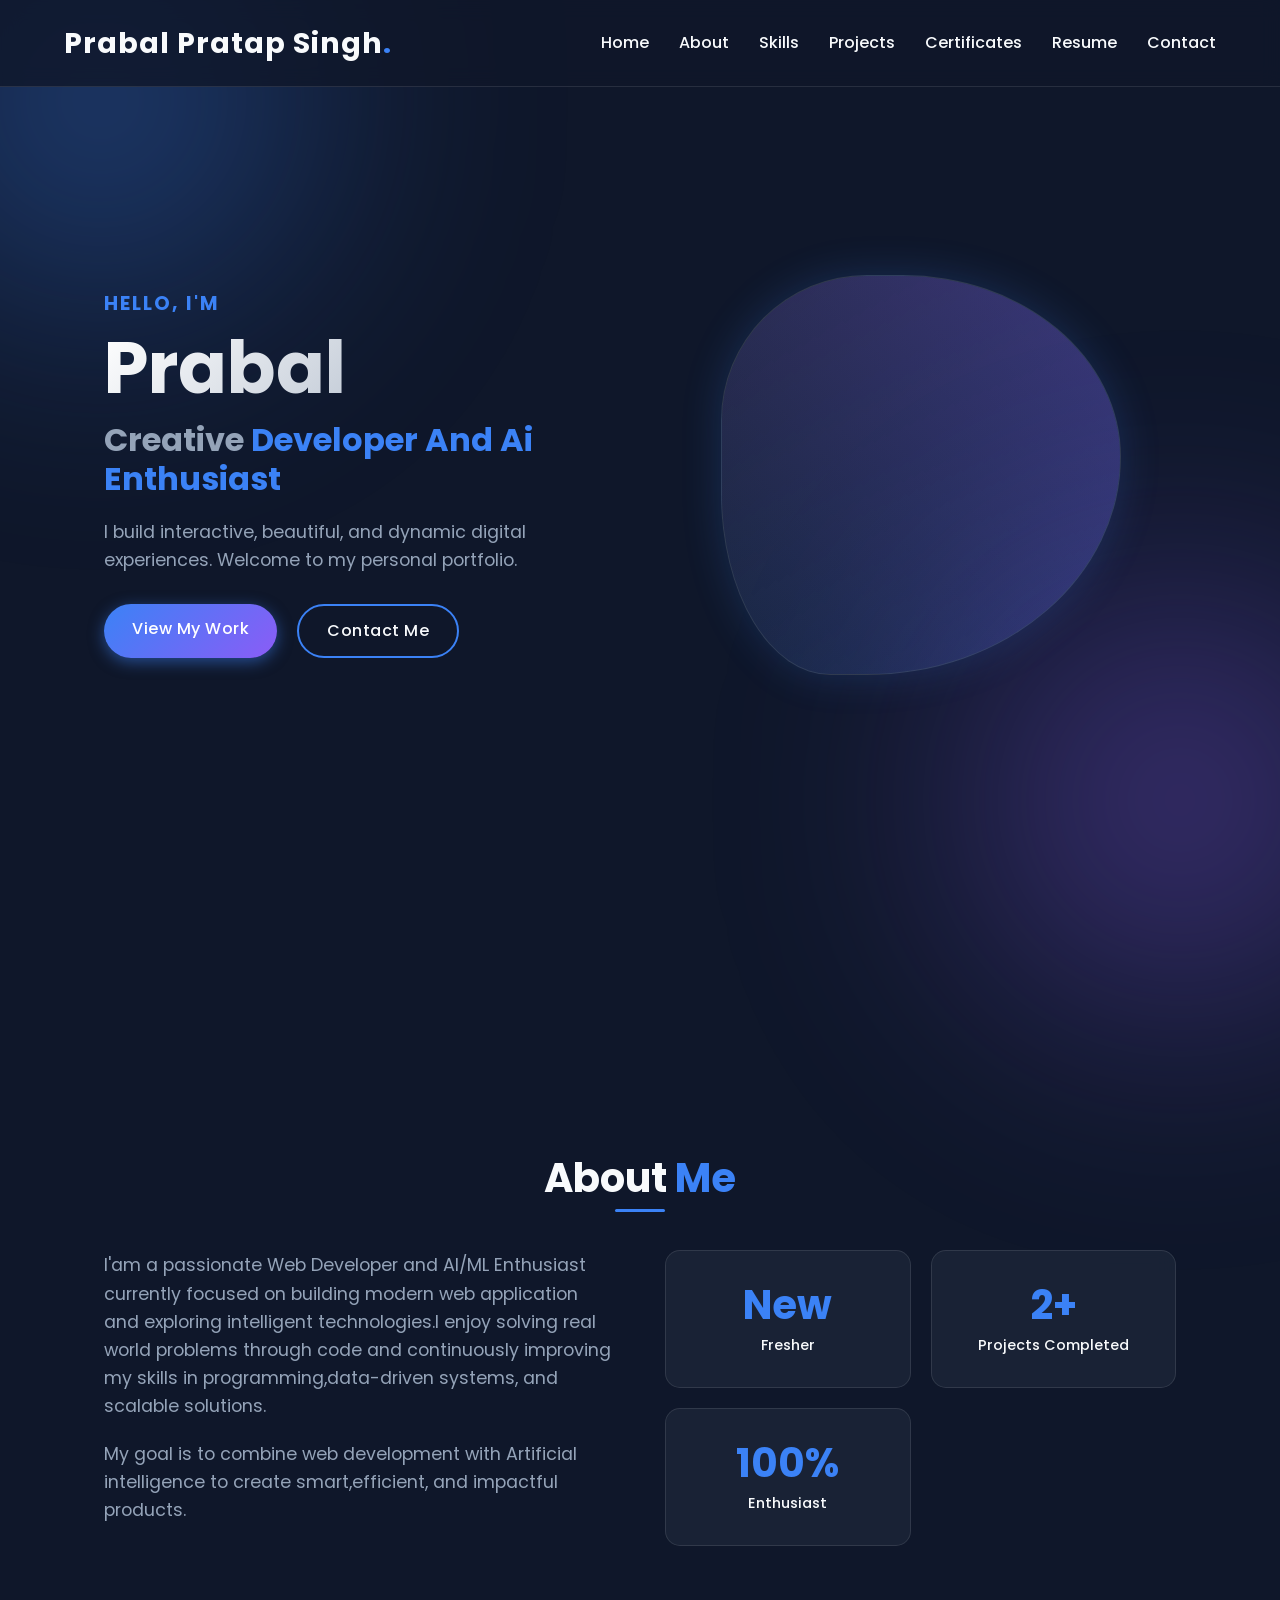
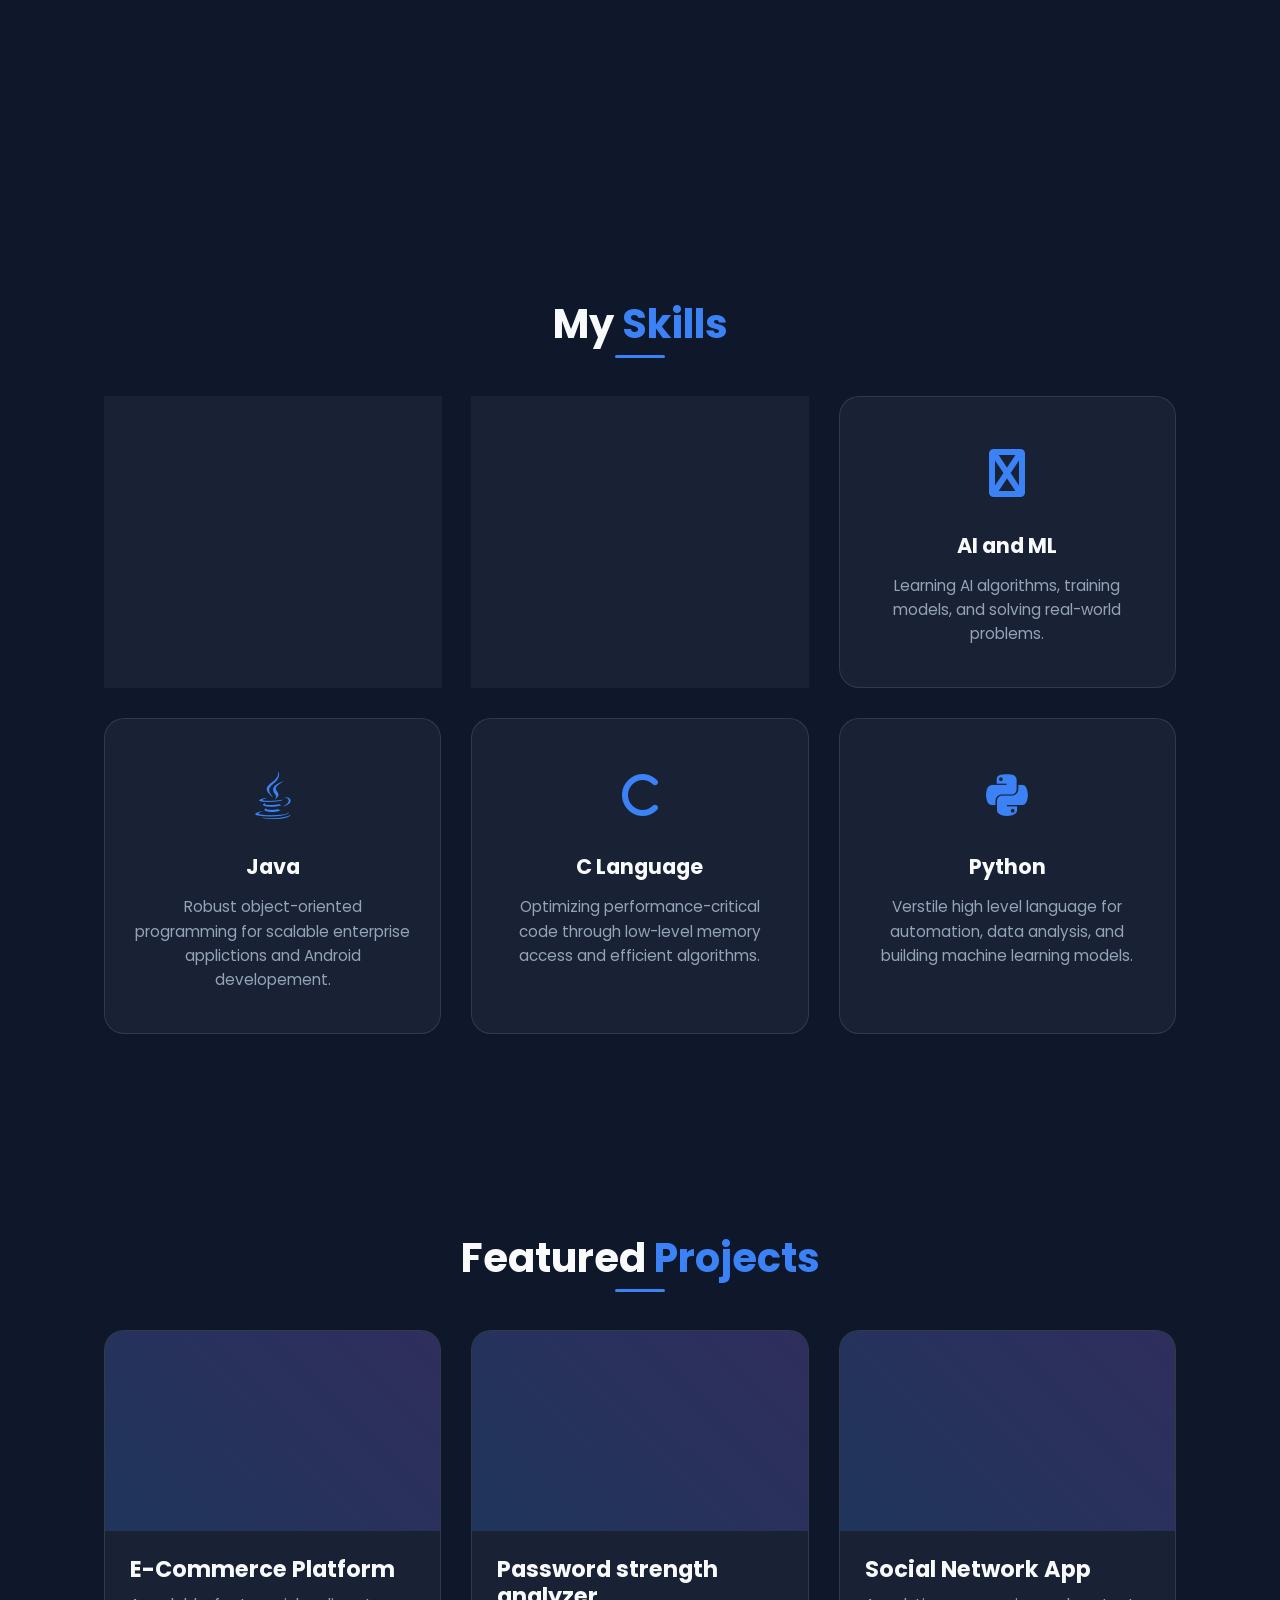
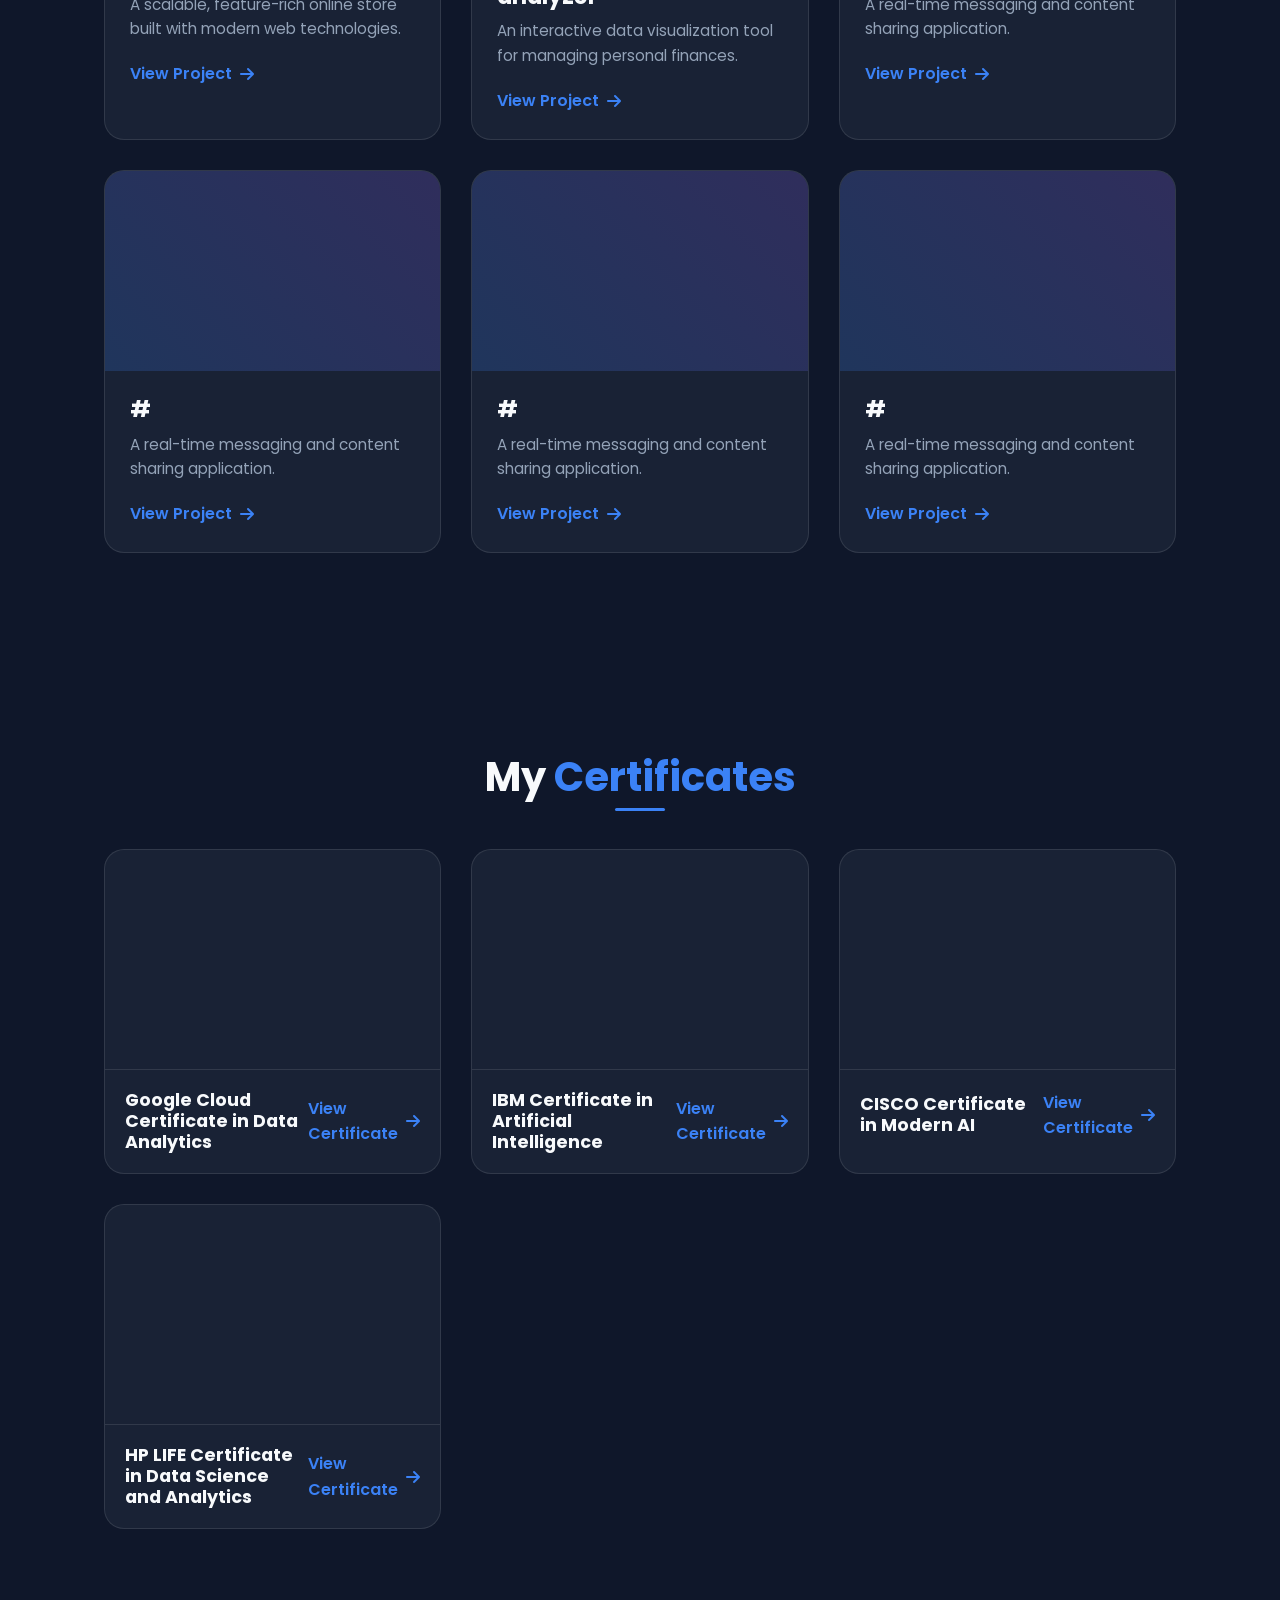
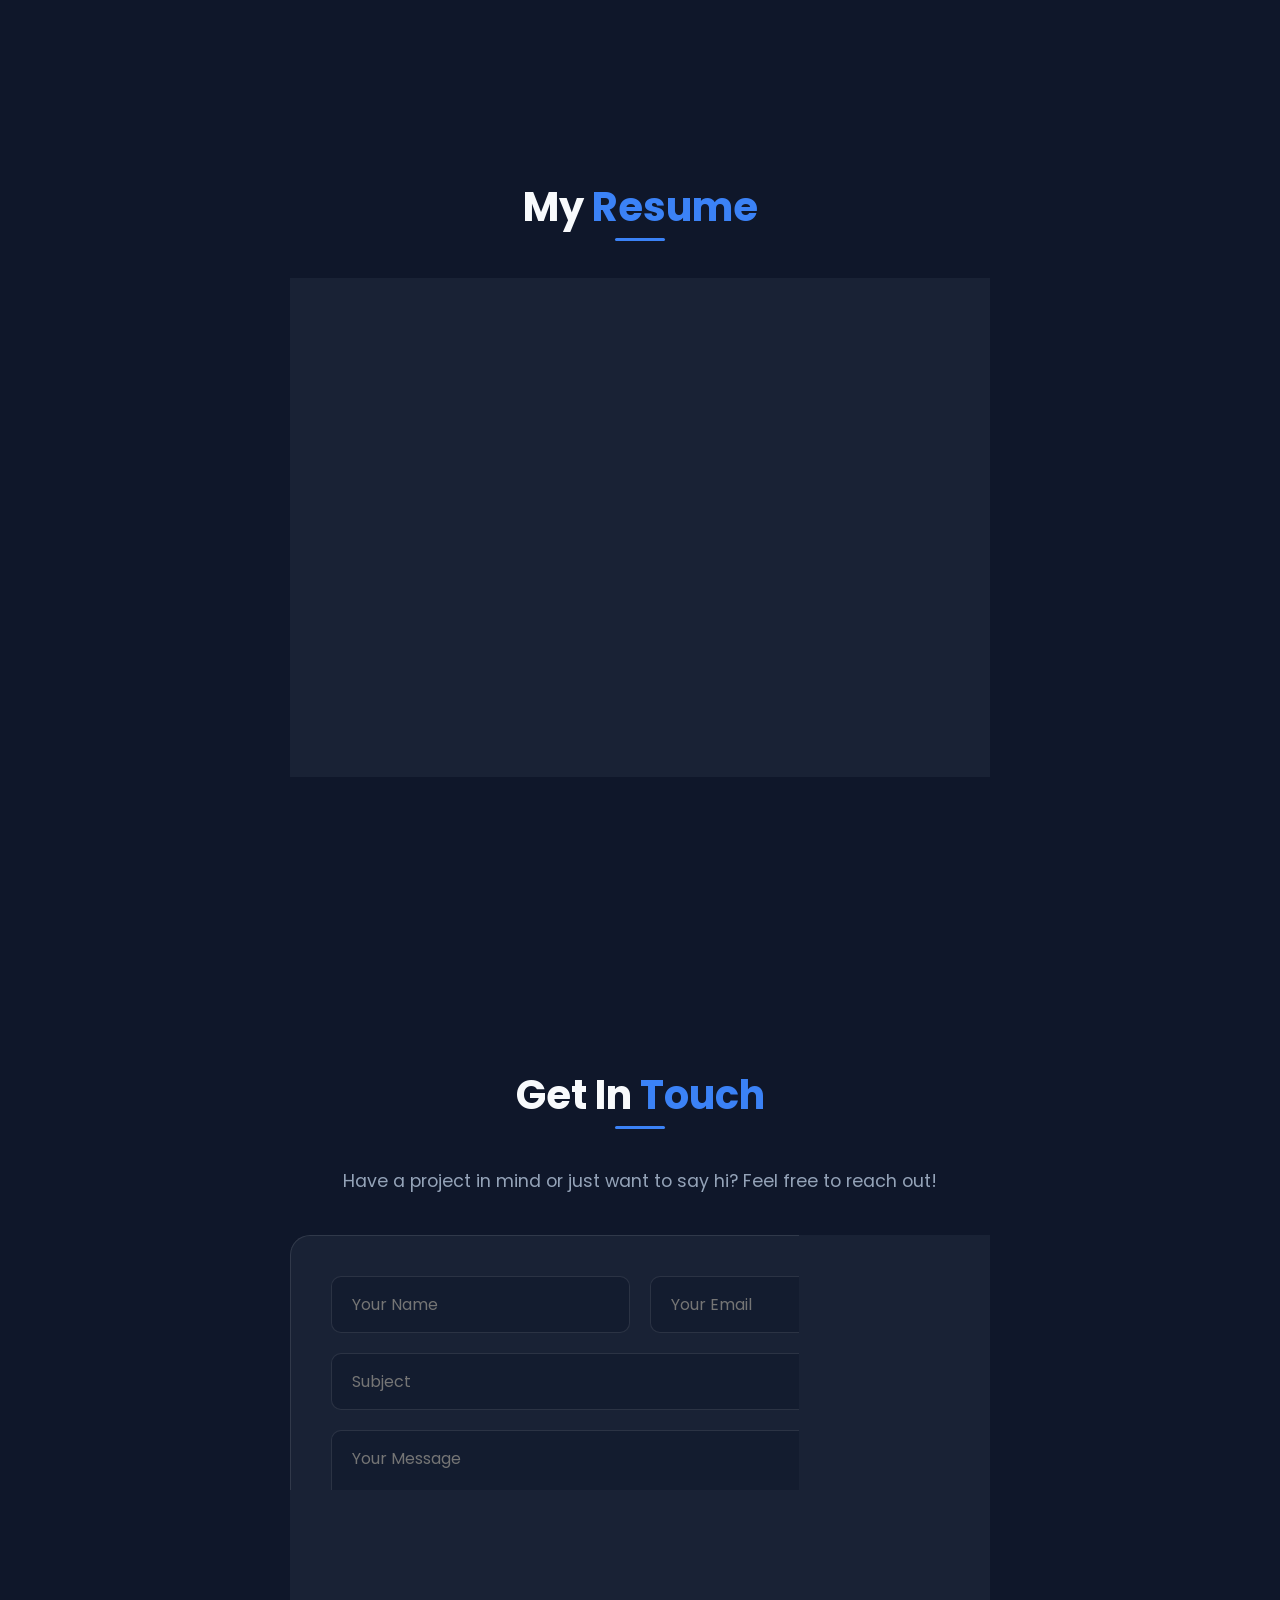
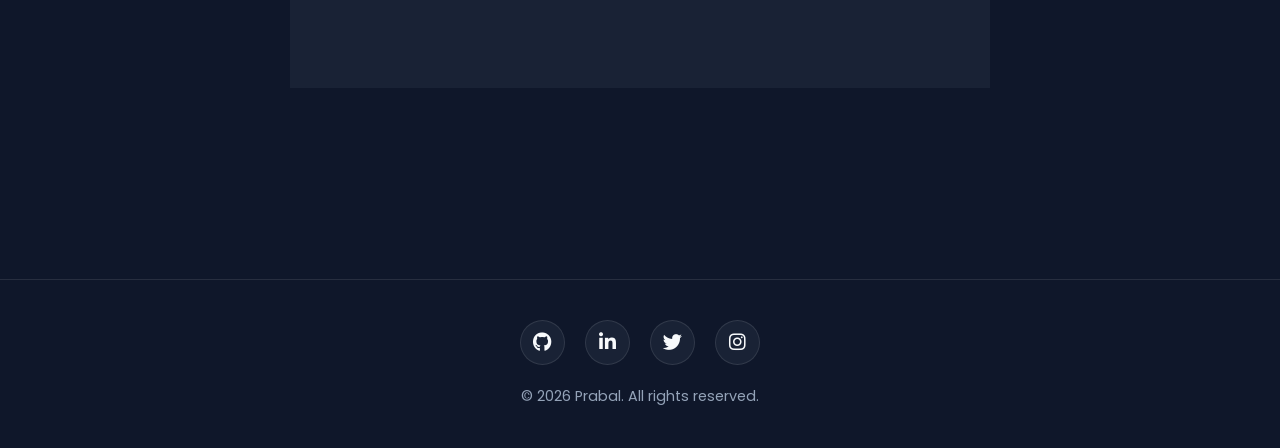
==== index.html @ bf5a36ee "Rename prabal1.html to index.html" ====
<!DOCTYPE html>
<html lang="en">
<head>
    <meta charset="UTF-8">
    <meta name="viewport" content="width=device-width, initial-scale=1.0">
    <title>Prabal | Portfolio</title>
    <link rel="stylesheet" href="prabal1.css">
    <link rel="stylesheet" href="https://cdnjs.cloudflare.com/ajax/libs/font-awesome/6.4.0/css/all.min.css">
    <link href="https://fonts.googleapis.com/css2?family=Poppins:wght@300;400;500;600;700&display=swap" rel="stylesheet">
</head>
<body>
    <header>
        <nav>
            <div class="logo">Prabal Pratap Singh<span>.</span></div>
            <ul class="nav-links">
                <li><a href="#home">Home</a></li>
                <li><a href="#about">About</a></li>
                <li><a href="#skills">Skills</a></li>
                <li><a href="#projects">Projects</a></li>
                <li><a href="#certificates">Certificates</a></li>
                <li><a href="#resume">Resume</a></li>
                <li><a href="#contact">Contact</a></li>
            </ul>
            <div class="hamburger">
                <i class="fas fa-bars"></i>
            </div>
        </nav>
    </header>

    <main>
        <!-- Hero Section -->
        <section id="home" class="hero">
            <div class="hero-content">
                <h3 class="subtitle">Hello, I'm</h3>
                <h1 class="title">Prabal </h1>
                <h2 class="role">Creative <span>Developer And Ai Enthusiast</span></h2>
                <p class="description">I build interactive, beautiful, and dynamic digital experiences. Welcome to my personal portfolio.</p>
                <div class="action-btns">
                    <a href="#projects" class="btn primary-btn">View My Work</a>
                    <a href="#contact" class="btn secondary-btn">Contact Me</a>
                </div>
            </div>
            <div class="hero-image">
                <div class="blob-shape">
                    <!-- Placeholder for image -->
                    <div class="overlay-grad"> <img src="https://m.media-amazon.com/images/I/718d4Eu7cFL._AC_UF894,1000_QL80_FMwebp_.jpg" alt=""></div>
                </div>
            </div>
        </section>

        <!-- About Section -->
        <section id="about" class="about">
            <h2 class="section-title">About <span>Me</span></h2>
            <div class="about-content">
                <div class="about-text">
    <p>I'am a passionate Web Developer and AI/ML Enthusiast currently focused on building modern web application and exploring intelligent technologies.I enjoy solving real world problems through code and continuously improving my skills in programming,data-driven systems, and scalable solutions. </p>
                    <p>My goal is to combine web development with Artificial intelligence to create smart,efficient, and impactful products.</p>
                </div>
                <div class="stats">
                    <div class="stat-box">
                        <h3>New</h3> 
                        <p>Fresher </p>
                    </div>
                    <div class="stat-box">
                        <h3>2+</h3>
                        <p>Projects Completed</p>
                    </div>
                    <div class="stat-box">
                        <h3>100%</h3>
                        <p> Enthusiast</p>
                    </div>
                </div>
            </div>
        </section>

        <!-- Skills Section -->
        <section id="skills" class="skills">
            <h2 class="section-title">My <span>Skills</span></h2>
            <div class="skills-container">
                <div class="skill-card">
                    <div class="skill-icon"><i class="fab fa-html5"></i></div>
                    <h3>HTML5 & CSS3</h3>
                    <p>Creating responsive, accessible, and semantic web layouts.</p>
                </div>
                <div class="skill-card">
                    <div class="skill-icon"><i class="fab fa-js"></i></div>
                    <h3>JavaScript</h3>
                    <p>Building dynamic, interactive, and complex UI components.</p>
                </div>
                <div class="skill-card">
                    <div class="skill-icon"><i class="fab fa-microchip"></i></div>
                    <h3>AI and ML</h3>
                    <p>Learning AI algorithms, training models, and solving real-world problems.</p>
                </div>
                <div class="skill-card">
                    <div class="skill-icon"><i class="fab fa-java"></i></div>
                    <h3>Java </h3>
                    <p>Robust object-oriented programming for scalable enterprise applictions and Android developement. </p>
                </div>
                <div class="skill-card">
                    <div class="skill-icon"><i class="fas fa-c"></i></div>
                    <h3>C Language</h3>
                    <p>Optimizing performance-critical code through low-level memory access and efficient algorithms.</p>
                </div>
                <div class="skill-card">
                    <div class="skill-icon"><i class="fab fa-python"></i></div>
                    <h3>Python</h3>
                <p> Verstile high level language for automation, data analysis, and building machine learning models.</p>
                </div> 
            </div>
        </section>

        <!-- Projects Section -->
        <section id="projects" class="projects">
            <h2 class="section-title">Featured <span>Projects</span></h2>
            <div class="projects-grid">
                <div class="project-card">
                    <div class="project-img-placeholder prj-1"></div>
                    <div class="project-info">
                        <h3>E-Commerce Platform</h3>
                        <p>A scalable, feature-rich online store built with modern web technologies.</p>
                        <a href="#" class="project-link">View Project <i class="fas fa-arrow-right"></i></a>
                    </div>
                </div>
                <div class="project-card">
                    <div class="project-img-placeholder prj-2"></div>
                    <div class="project-info">
                        <h3>Password strength analyzer</h3>
                        <p>An interactive data visualization tool for managing personal finances.</p>
                        <a href="#" class="project-link">View Project <i class="fas fa-arrow-right"></i></a>
                    </div>
                </div>
                <div class="project-card">
                    <div class="project-img-placeholder prj-3"></div>
                    <div class="project-info">
                        <h3>Social Network App</h3>
                        <p>A real-time messaging and content sharing application.</p>
                        <a href="#" class="project-link">View Project <i class="fas fa-arrow-right"></i></a>
                    </div>
                </div>
                <div class="project-card">
                    <div class="project-img-placeholder prj-3"></div>
                    <div class="project-info">
                        <h3>#</h3>
                        <p>A real-time messaging and content sharing application.</p>
                        <a href="#" class="project-link">View Project <i class="fas fa-arrow-right"></i></a>
                    </div>
                </div>
                <div class="project-card">
                    <div class="project-img-placeholder prj-3"></div>
                    <div class="project-info">
                        <h3>#</h3>
                        <p>A real-time messaging and content sharing application.</p>
                        <a href="#" class="project-link">View Project <i class="fas fa-arrow-right"></i></a>
                    </div>
                </div>
                <div class="project-card">
                    <div class="project-img-placeholder prj-3"></div>
                    <div class="project-info">
                        <h3>#</h3>
                        <p>A real-time messaging and content sharing application.</p>
                        <a href="#" class="project-link">View Project <i class="fas fa-arrow-right"></i></a>
                    </div>
                </div>
            </div>
        </section>

        <!-- Certificates Section -->
        <section id="certificates" class="certificates">
            <h2 class="section-title">My <span>Certificates</span></h2>
            <div class="certificates-grid">
                <!-- Add your certificate images in these div backgrounds -->
                <div class="certificate-card">
                    <!-- Replace the background-image below with your certificate's image path/URL -->
                    <div class="certificate-img" style="background-image: url('https://via.placeholder.com/800x600?text=Certificate+1');"></div>
                    <div class="certificate-info">
                        <h3>Google Cloud Certificate in Data Analytics</h3>
                        <a href="#" class="project-link">View Certificate <i class="fas fa-arrow-right"></i></a>
                    </div>
                </div>
                
                <div class="certificate-card">
                    <!-- Replace the background-image below with your certificate's image path/URL -->
                    <div class="certificate-img" style="background-image: url('https://via.placeholder.com/800x600?text=Certificate+2');"></div>
                    <div class="certificate-info">
                        <h3>IBM Certificate in Artificial Intelligence</h3>
                        <a href="#" class="project-link">View Certificate <i class="fas fa-arrow-right"></i></a>
                    </div>
                </div>
                
                <div class="certificate-card">
                    <!-- Replace the background-image below with your certificate's image path/URL -->
                    <div class="certificate-img" style="background-image: url('https://via.placeholder.com/800x600?text=Certificate+3');"></div>
                    <div class="certificate-info">
                        <h3>CISCO Certificate in Modern AI</h3>
                        <a href="#" class="project-link">View Certificate <i class="fas fa-arrow-right"></i></a>
                    </div>
                </div>
                <div class="certificate-card">
                    <!-- Replace the background-image below with your certificate's image path/URL -->
                    <div class="certificate-img" style="background-image: url('https://via.placeholder.com/800x600?text=Certificate+3');"></div>
                    <div class="certificate-info">
                        <h3>HP LIFE Certificate in Data Science and Analytics</h3>
                        <a href="#" class="project-link">View Certificate <i class="fas fa-arrow-right"></i></a>
                    </div>
                </div>
            </div>
        </section>

        <!-- Resume Section -->
        <section id="resume" class="resume">
            <h2 class="section-title">My <span>Resume</span></h2>
            <div class="resume-container">
                <div class="resume-content">
                    <div class="resume-icon">
                        <i class="fas fa-file-alt"></i>
                    </div>
                    <h3>Prabal Pratap Singh</h3>
                    <p class="role-text">Web Developer | AI & ML Enthusiast</p>
                    <p class="resume-desc">Want to know more about my experience, education, and skills? You can view or download my complete resume below.</p>
                    
                    <div class="resume-actions">
                        <!-- Replace href with actual resume PDF link -->
                        <a href="#" class="btn primary-btn" target="_blank">
                            <i class="fas fa-eye"></i> View Resume
                        </a>
                        <!-- Replace href with actual resume PDF link -->
                        <a href="#" class="btn secondary-btn" download>
                            <i class="fas fa-download"></i> Download PDF
                        </a>
                    </div>
                </div>
            </div>
        </section>

        <!-- Contact Section -->
        <section id="contact" class="contact">
            <h2 class="section-title">Get In <span>Touch</span></h2>
            <p class="contact-subtitle">Have a project in mind or just want to say hi? Feel free to reach out!</p>
            <div class="contact-container">
                <form class="contact-form">
                    <div class="input-group">
                        <input type="text" placeholder="Your Name" required>
                        <input type="email" placeholder="Your Email" required>
                    </div>
                    <input type="text" placeholder="Subject" required>
                    <textarea placeholder="Your Message" rows="5" required></textarea>
                    <button type="submit" class="btn primary-btn submit-btn">Send Message <i class="fas fa-paper-plane"></i></button>
                </form>
            </div>
        </section>
    </main>

    <footer>
        <div class="social-links">
            <a href="https://github.com/prabalpratapsinghsisodiya01-art"><i class="fab fa-github"></i></a>
            <a href="https://www.linkedin.com/in/prabal-pratap-singh-sisodiya-88b62b374?utm_source=share&utm_campaign=share_via&utm_content=profile&utm_medium=android_app"><i class="fab fa-linkedin-in"></i></a>
            <a href="https://x.com/Princebana01"><i class="fab fa-twitter"></i></a>
            <a href="https://www.instagram.com/kunwarpraabal?utm_source=qr&igsh=MWpobHg4N3NleHpmbw=="><i class="fab fa-instagram"></i></a>
        </div>
        <p>&copy; 2026 Prabal. All rights reserved.</p>
    </footer>

    <script src="prabal1.js"></script>
</body>
</html>
---- prabal1.css ----
/* Color Palette & Variables */
:root {
    --bg-color: #0f172a;
    --card-bg: rgba(30, 41, 59, 0.7);
    --text-main: #f8fafc;
    --text-muted: #94a3b8;
    --primary: #3b82f6;
    --primary-glow: rgba(59, 130, 246, 0.5);
    --secondary: #8b5cf6;
    --accent: #10b981;
    --font-main: 'Poppins', sans-serif;
    --glass-border: rgba(255, 255, 255, 0.1);
}

/* Reset & Base Styles */
* {
    margin: 0;
    padding: 0;
    box-sizing: border-box;
}

html {
    scroll-behavior: smooth;
}

body {
    font-family: var(--font-main);
    background-color: var(--bg-color);
    color: var(--text-main);
    line-height: 1.6;
    overflow-x: hidden;
    position: relative;
}

/* Background gradient blobs */
body::before, body::after {
    content: '';
    position: fixed;
    width: 600px;
    height: 600px;
    border-radius: 50%;
    filter: blur(120px);
    z-index: -1;
    opacity: 0.5;
    animation: float 20s infinite alternate;
}

body::before {
    background: radial-gradient(circle, var(--primary) 0%, transparent 70%);
    top: -200px;
    left: -200px;
}

body::after {
    background: radial-gradient(circle, var(--secondary) 0%, transparent 70%);
    bottom: -200px;
    right: -200px;
    animation-direction: alternate-reverse;
}

@keyframes float {
    0% { transform: translate(0, 0); }
    100% { transform: translate(100px, 100px); }
}

/* Typography */
h1, h2, h3, h4 {
    font-weight: 700;
    line-height: 1.2;
}

span {
    color: var(--primary);
}

ul {
    list-style: none;
}

a {
    text-decoration: none;
    color: inherit;
    transition: all 0.3s ease;
}

/* Buttons */
.btn {
    display: inline-block;
    padding: 12px 28px;
    border-radius: 30px;
    font-weight: 500;
    letter-spacing: 0.5px;
    cursor: pointer;
    transition: all 0.3s ease;
    border: none;
    outline: none;
}

.primary-btn {
    background: linear-gradient(135deg, var(--primary), var(--secondary));
    color: white;
    box-shadow: 0 4px 15px var(--primary-glow);
}

.primary-btn:hover {
    transform: translateY(-3px);
    box-shadow: 0 8px 25px var(--primary-glow);
}

.secondary-btn {
    background: transparent;
    color: var(--text-main);
    border: 2px solid var(--primary);
}

.secondary-btn:hover {
    background: var(--primary);
    color: white;
}

/* Header & Navigation */
header {
    position: fixed;
    top: 0;
    left: 0;
    width: 100%;
    padding: 20px 5%;
    background: rgba(15, 23, 42, 0.8);
    backdrop-filter: blur(10px);
    border-bottom: 1px solid var(--glass-border);
    z-index: 1000;
}

nav {
    display: flex;
    justify-content: space-between;
    align-items: center;
    max-width: 1200px;
    margin: 0 auto;
}

.logo {
    font-size: 1.8rem;
    font-weight: 700;
    letter-spacing: 1px;
}

.nav-links {
    display: flex;
    gap: 30px;
}

.nav-links a {
    font-size: 1rem;
    font-weight: 500;
    position: relative;
}

.nav-links a::after {
    content: '';
    position: absolute;
    bottom: -5px;
    left: 0;
    width: 0%;
    height: 2px;
    background: var(--primary);
    transition: width 0.3s ease;
}

.nav-links a:hover::after {
    width: 100%;
}

.nav-links a:hover {
    color: var(--primary);
}

.hamburger {
    display: none;
    font-size: 1.5rem;
    cursor: pointer;
}

/* Sections Base */
section {
    min-height: 100vh;
    padding: 100px 5%;
    display: flex;
    flex-direction: column;
    justify-content: center;
    max-width: 1200px;
    margin: 0 auto;
}

.section-title {
    font-size: 2.5rem;
    text-align: center;
    margin-bottom: 3rem;
    position: relative;
    display: inline-block;
    align-self: center;
}

.section-title::after {
    content: '';
    position: absolute;
    bottom: -10px;
    left: 50%;
    transform: translateX(-50%);
    width: 50px;
    height: 3px;
    background: var(--primary);
    border-radius: 5px;
}

/* Hero Section */
.hero {
    flex-direction: row;
    align-items: center;
    justify-content: space-between;
    padding-top: 150px;
}

.hero-content {
    flex: 1;
    padding-right: 50px;
}

.subtitle {
    font-size: 1.2rem;
    color: var(--primary);
    margin-bottom: 10px;
    letter-spacing: 2px;
    text-transform: uppercase;
}

.title {
    font-size: 4.5rem;
    margin-bottom: 10px;
    background: linear-gradient(135deg, #fff, #94a3b8);
    -webkit-background-clip: text;
    -webkit-text-fill-color: transparent;
}

.role {
    font-size: 2rem;
    margin-bottom: 20px;
    color: var(--text-muted);
}

.description {
    font-size: 1.1rem;
    color: var(--text-muted);
    margin-bottom: 30px;
    max-width: 500px;
}

.action-btns {
    display: flex;
    gap: 20px;
}

.hero-image {
    flex: 1;
    display: flex;
    justify-content: center;
    align-items: center;
}

.blob-shape {
    width: 400px;
    height: 400px;
    background: linear-gradient(135deg, var(--card-bg), rgba(59, 130, 246, 0.2));
    border-radius: 40% 60% 70% 30% / 40% 50% 60% 50%;
    animation: morph 8s ease-in-out infinite alternate;
    box-shadow: 0 0 40px rgba(59, 130, 246, 0.2);
    position: relative;
    overflow: hidden;
    border: 1px solid var(--glass-border);
}

.overlay-grad {
    position: absolute;
    inset: 0;
    background: linear-gradient(45deg, transparent, rgba(139, 92, 246, 0.3));
}

@keyframes morph {
    0% { border-radius: 40% 60% 70% 30% / 40% 50% 60% 50%; }
    100% { border-radius: 60% 40% 30% 70% / 60% 50% 40% 60%; }
}

/* About Section */
.about-content {
    display: grid;
    grid-template-columns: 1fr 1fr;
    gap: 50px;
    align-items: center;
}

.about-text p {
    color: var(--text-muted);
    margin-bottom: 20px;
    font-size: 1.1rem;
}

.stats {
    display: grid;
    grid-template-columns: repeat(2, 1fr);
    gap: 20px;
}

.stat-box {
    background: var(--card-bg);
    border: 1px solid var(--glass-border);
    backdrop-filter: blur(10px);
    padding: 30px 20px;
    border-radius: 15px;
    text-align: center;
    transition: transform 0.3s ease;
}

.stat-box:hover {
    transform: translateY(-10px);
    border-color: var(--primary);
}

.stat-box h3 {
    font-size: 2.5rem;
    color: var(--primary);
    margin-bottom: 5px;
}

.stat-box p {
    color: var(--text-main);
    font-size: 0.9rem;
    font-weight: 500;
}

/* Skills Section */
.skills-container {
    display: grid;
    grid-template-columns: repeat(auto-fit, minmax(250px, 1fr));
    gap: 30px;
}

.skill-card {
    background: var(--card-bg);
    border: 1px solid var(--glass-border);
    backdrop-filter: blur(10px);
    padding: 40px 30px;
    border-radius: 20px;
    text-align: center;
    transition: all 0.3s ease;
}

.skill-card:hover {
    transform: translateY(-10px);
    box-shadow: 0 10px 30px rgba(0, 0, 0, 0.3);
    border-color: var(--secondary);
}

.skill-icon {
    font-size: 3rem;
    color: var(--primary);
    margin-bottom: 20px;
}

.skill-card h3 {
    font-size: 1.3rem;
    margin-bottom: 15px;
}

.skill-card p {
    color: var(--text-muted);
    font-size: 0.95rem;
}

/* Projects Section */
.projects-grid {
    display: grid;
    grid-template-columns: repeat(auto-fit, minmax(320px, 1fr));
    gap: 30px;
}

.project-card {
    background: var(--card-bg);
    border: 1px solid var(--glass-border);
    border-radius: 20px;
    overflow: hidden;
    transition: transform 0.3s ease;
}

.project-card:hover {
    transform: translateY(-10px);
}

.project-img-placeholder {
    height: 200px;
    width: 100%;
    background: #1e293b;
    position: relative;
    overflow: hidden;
}

.project-img-placeholder::after {
    content: '';
    position: absolute;
    inset: 0;
    background: linear-gradient(45deg, rgba(59, 130, 246, 0.2), rgba(139, 92, 246, 0.2));
}

.prj-1 { background: url('https://source.unsplash.com/random/800x600/?website') center/cover; }
.prj-2 { background: url('https://source.unsplash.com/random/800x600/?dashboard') center/cover; }
.prj-3 { background: url('https://source.unsplash.com/random/800x600/?app') center/cover; }

.project-info {
    padding: 25px;
}

.project-info h3 {
    font-size: 1.4rem;
    margin-bottom: 10px;
}

.project-info p {
    color: var(--text-muted);
    font-size: 0.95rem;
    margin-bottom: 20px;
}

.project-link {
    color: var(--primary);
    font-weight: 600;
    display: inline-flex;
    align-items: center;
    gap: 8px;
}

.project-link:hover {
    color: var(--text-main);
    gap: 12px;
}

/* Contact Section */
.contact-subtitle {
    text-align: center;
    color: var(--text-muted);
    margin-bottom: 40px;
    font-size: 1.1rem;
}

.contact-container {
    max-width: 700px;
    margin: 0 auto;
    width: 100%;
}

.contact-form {
    background: var(--card-bg);
    border: 1px solid var(--glass-border);
    backdrop-filter: blur(10px);
    padding: 40px;
    border-radius: 20px;
    display: flex;
    flex-direction: column;
    gap: 20px;
}

.input-group {
    display: flex;
    gap: 20px;
}

input, textarea {
    width: 100%;
    padding: 15px 20px;
    background: rgba(15, 23, 42, 0.5);
    border: 1px solid var(--glass-border);
    border-radius: 10px;
    color: var(--text-main);
    font-family: inherit;
    font-size: 1rem;
    transition: all 0.3s ease;
}

input:focus, textarea:focus {
    outline: none;
    border-color: var(--primary);
    box-shadow: 0 0 10px rgba(59, 130, 246, 0.2);
}

.submit-btn {
    align-self: flex-start;
    display: flex;
    align-items: center;
    gap: 10px;
}

/* Footer */
footer {
    text-align: center;
    padding: 40px 20px;
    border-top: 1px solid var(--glass-border);
    margin-top: 50px;
}

.social-links {
    display: flex;
    justify-content: center;
    gap: 20px;
    margin-bottom: 20px;
}

.social-links a {
    display: flex;
    justify-content: center;
    align-items: center;
    width: 45px;
    height: 45px;
    background: var(--card-bg);
    border: 1px solid var(--glass-border);
    border-radius: 50%;
    font-size: 1.2rem;
    transition: all 0.3s ease;
}

.social-links a:hover {
    background: var(--primary);
    color: white;
    transform: translateY(-5px);
}

footer p {
    color: var(--text-muted);
    font-size: 0.9rem;
}

/* Responsive Design */
@media (max-width: 992px) {
    .hero {
        flex-direction: column;
        text-align: center;
        padding-top: 120px;
    }
    
    .hero-content {
        padding-right: 0;
        margin-bottom: 50px;
        display: flex;
        flex-direction: column;
        align-items: center;
    }
    
    .title {
        font-size: 3.5rem;
    }
    
    .about-content {
        grid-template-columns: 1fr;
    }
}

@media (max-width: 768px) {
    .nav-links {
        position: fixed;
        top: 80px;
        left: -100%;
        width: 100%;
        height: calc(100vh - 80px);
        background: rgba(15, 23, 42, 0.95);
        backdrop-filter: blur(10px);
        flex-direction: column;
        align-items: center;
        justify-content: center;
        transition: left 0.3s ease;
    }
    
    .nav-links.active {
        left: 0;
    }
    
    .hamburger {
        display: block;
    }
    
    .input-group {
        flex-direction: column;
    }
    
    .title {
        font-size: 2.8rem;
    }
    
    .section-title {
        font-size: 2rem;
    }
}

@media (max-width: 480px) {
    .action-btns {
        flex-direction: column;
        width: 100%;
    }
    
    .btn {
        width: 100%;
        text-align: center;
    }
    
    .blob-shape {
        width: 300px;
        height: 300px;
    }
}

/* Certificates Section */
.certificates-container {
    display: flex;
    flex-direction: column;
    gap: 40px;
}

.upload-area {
    background: var(--card-bg);
    border: 2px dashed var(--primary);
    border-radius: 20px;
    padding: 50px 20px;
    text-align: center;
    transition: all 0.3s ease;
    cursor: pointer;
    backdrop-filter: blur(10px);
}

.upload-area:hover, .upload-area.drag-over {
    background: rgba(59, 130, 246, 0.1);
    border-color: var(--secondary);
    transform: translateY(-5px);
}

.upload-icon {
    font-size: 4rem;
    color: var(--primary);
    margin-bottom: 20px;
}

.upload-area h3 {
    font-size: 1.5rem;
    margin-bottom: 10px;
}

.upload-area p {
    color: var(--text-muted);
    margin-bottom: 20px;
}

.mt-3 {
    margin-top: 15px;
}

.certificates-grid {
    display: grid;
    grid-template-columns: repeat(auto-fit, minmax(300px, 1fr));
    gap: 30px;
}

.certificate-card {
    background: var(--card-bg);
    border: 1px solid var(--glass-border);
    border-radius: 20px;
    overflow: hidden;
    transition: transform 0.3s ease;
}

.certificate-card:hover {
    transform: translateY(-10px);
    border-color: var(--primary);
}

.certificate-img {
    height: 220px;
    background-size: cover;
    background-position: center;
    border-bottom: 1px solid var(--glass-border);
}

.certificate-info {
    padding: 20px;
    display: flex;
    justify-content: space-between;
    align-items: center;
}

.certificate-info h3 {
    font-size: 1.1rem;
    margin: 0;
}

.delete-btn {
    padding: 8px 15px;
    border-color: #ef4444;
    color: #ef4444;
}

    .delete-btn:hover {
        background: #ef4444;
        color: white;
    }

/* Resume Section */
.resume-container {
    display: flex;
    justify-content: center;
    align-items: center;
    width: 100%;
}

.resume-content {
    background: var(--card-bg);
    border: 1px solid var(--glass-border);
    backdrop-filter: blur(10px);
    border-radius: 20px;
    padding: 60px 40px;
    text-align: center;
    max-width: 700px;
    width: 100%;
    transition: transform 0.3s ease, border-color 0.3s ease;
}

.resume-content:hover {
    transform: translateY(-5px);
    border-color: var(--primary);
}

.resume-icon {
    font-size: 4rem;
    color: var(--primary);
    margin-bottom: 25px;
    background: rgba(59, 130, 246, 0.1);
    height: 100px;
    width: 100px;
    border-radius: 50%;
    display: flex;
    justify-content: center;
    align-items: center;
    margin: 0 auto 25px;
    border: 1px solid rgba(59, 130, 246, 0.3);
}

.resume-content h3 {
    font-size: 2rem;
    margin-bottom: 10px;
}

.role-text {
    color: var(--primary);
    font-size: 1.1rem;
    font-weight: 500;
    margin-bottom: 20px;
    letter-spacing: 1px;
}

.resume-desc {
    color: var(--text-muted);
    font-size: 1.05rem;
    margin-bottom: 40px;
    line-height: 1.8;
}

.resume-actions {
    display: flex;
    justify-content: center;
    gap: 20px;
    flex-wrap: wrap;
}

.resume-actions .btn {
    display: flex;
    align-items: center;
    gap: 10px;
}

@media (max-width: 576px) {
    .resume-actions {
        flex-direction: column;
    }
    
    .resume-actions .btn {
        width: 100%;
        justify-content: center;
    }
}
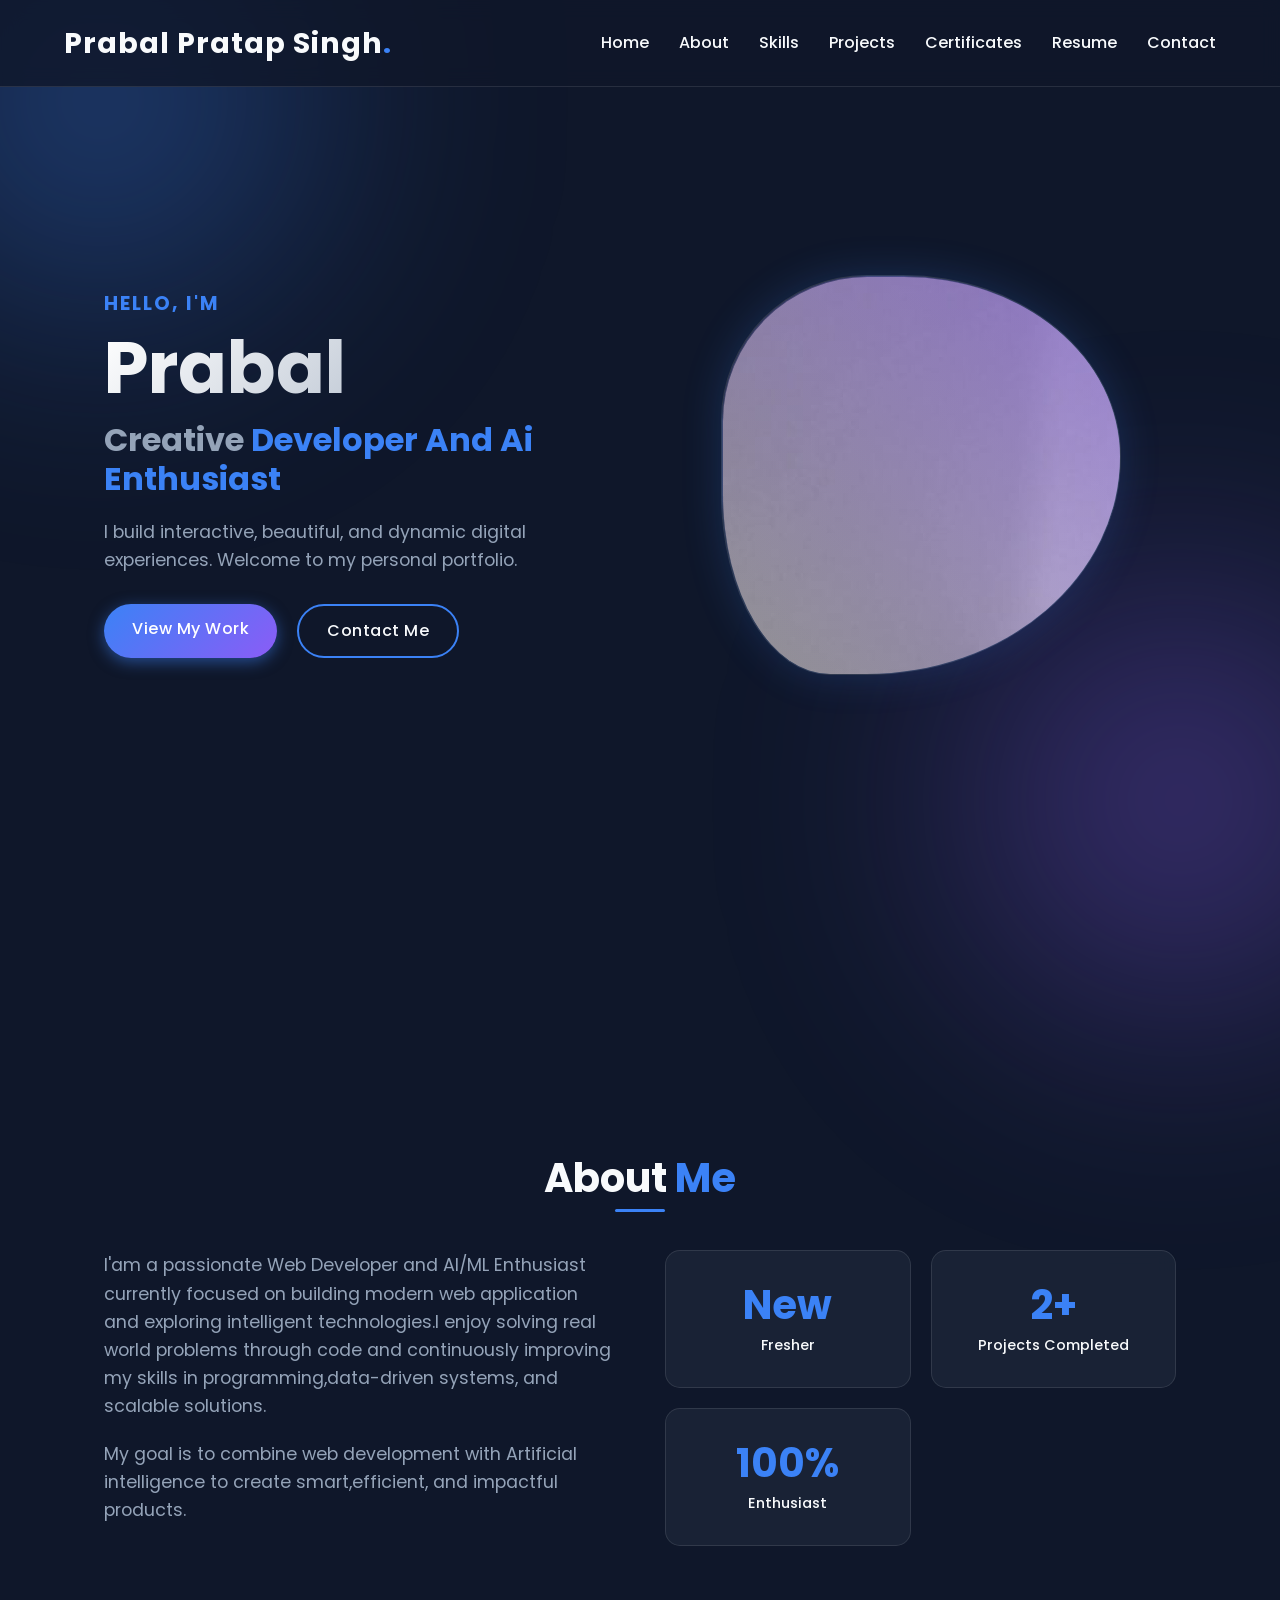
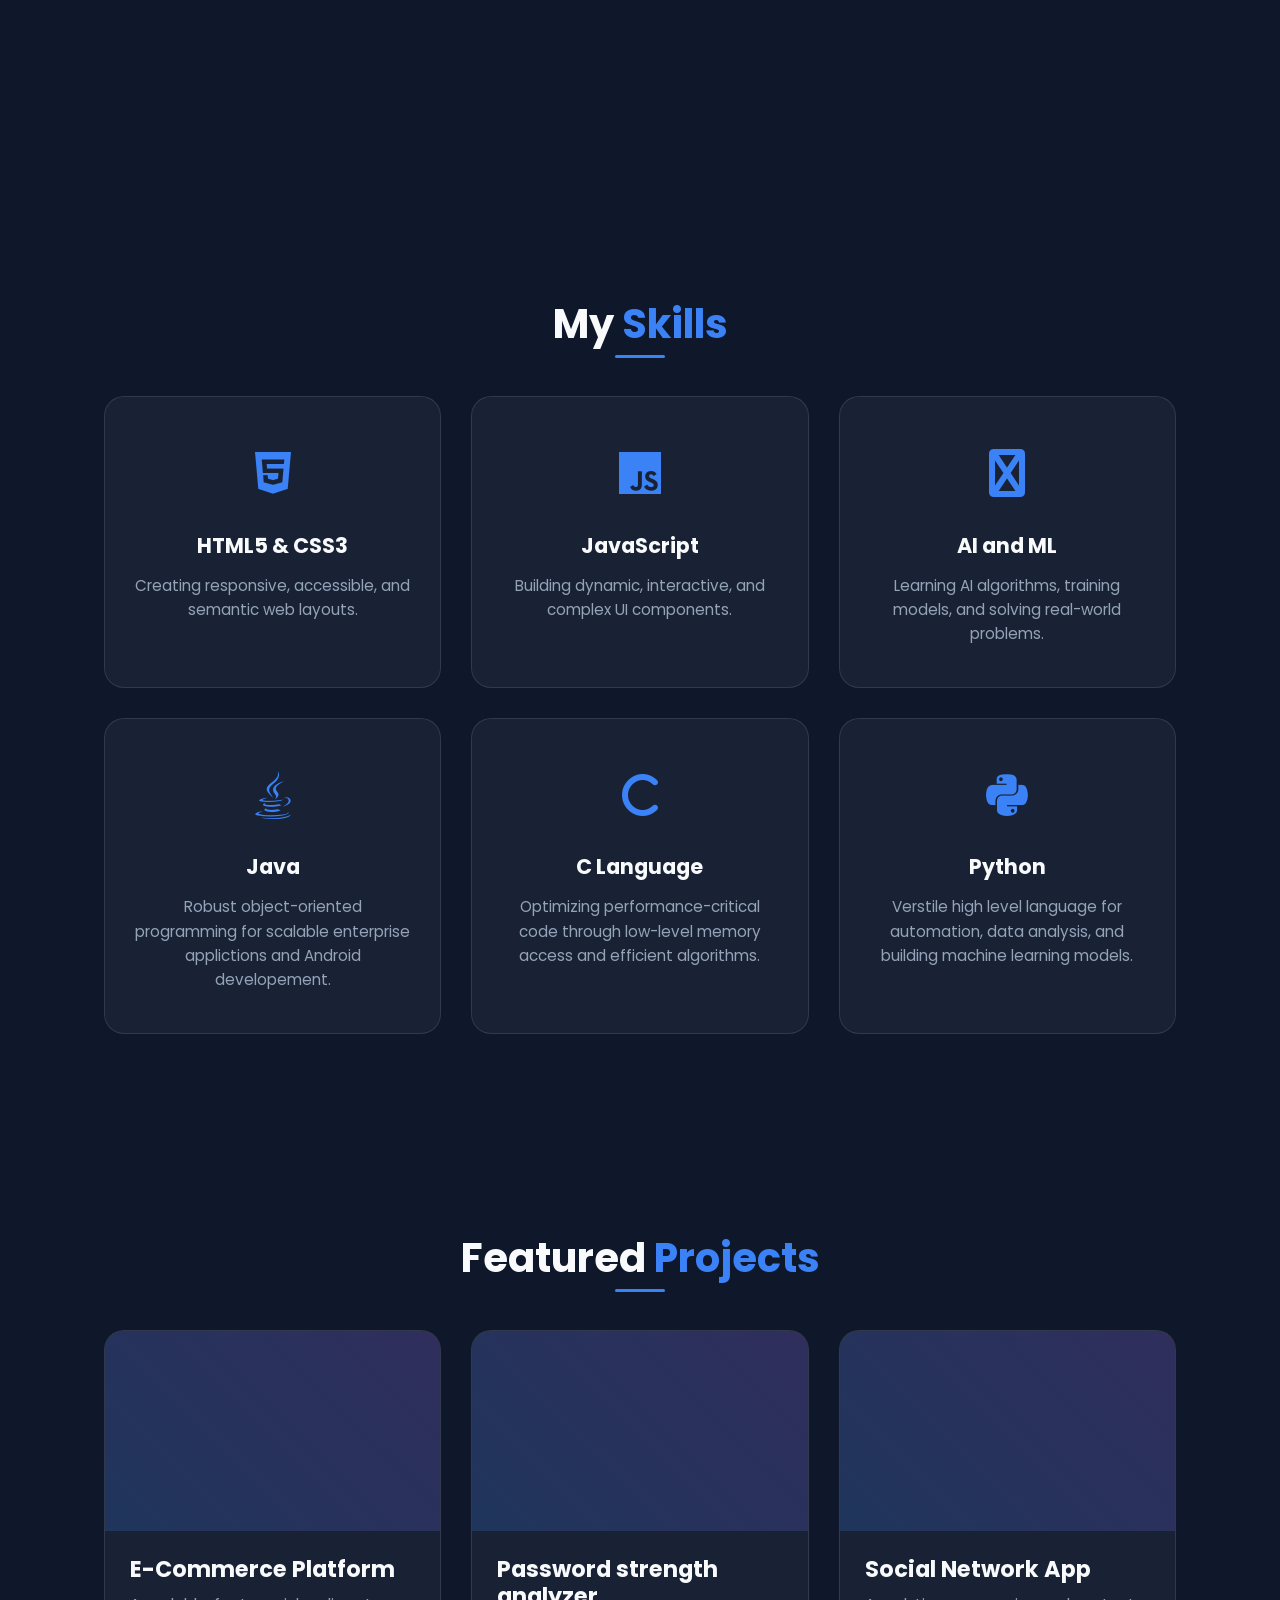
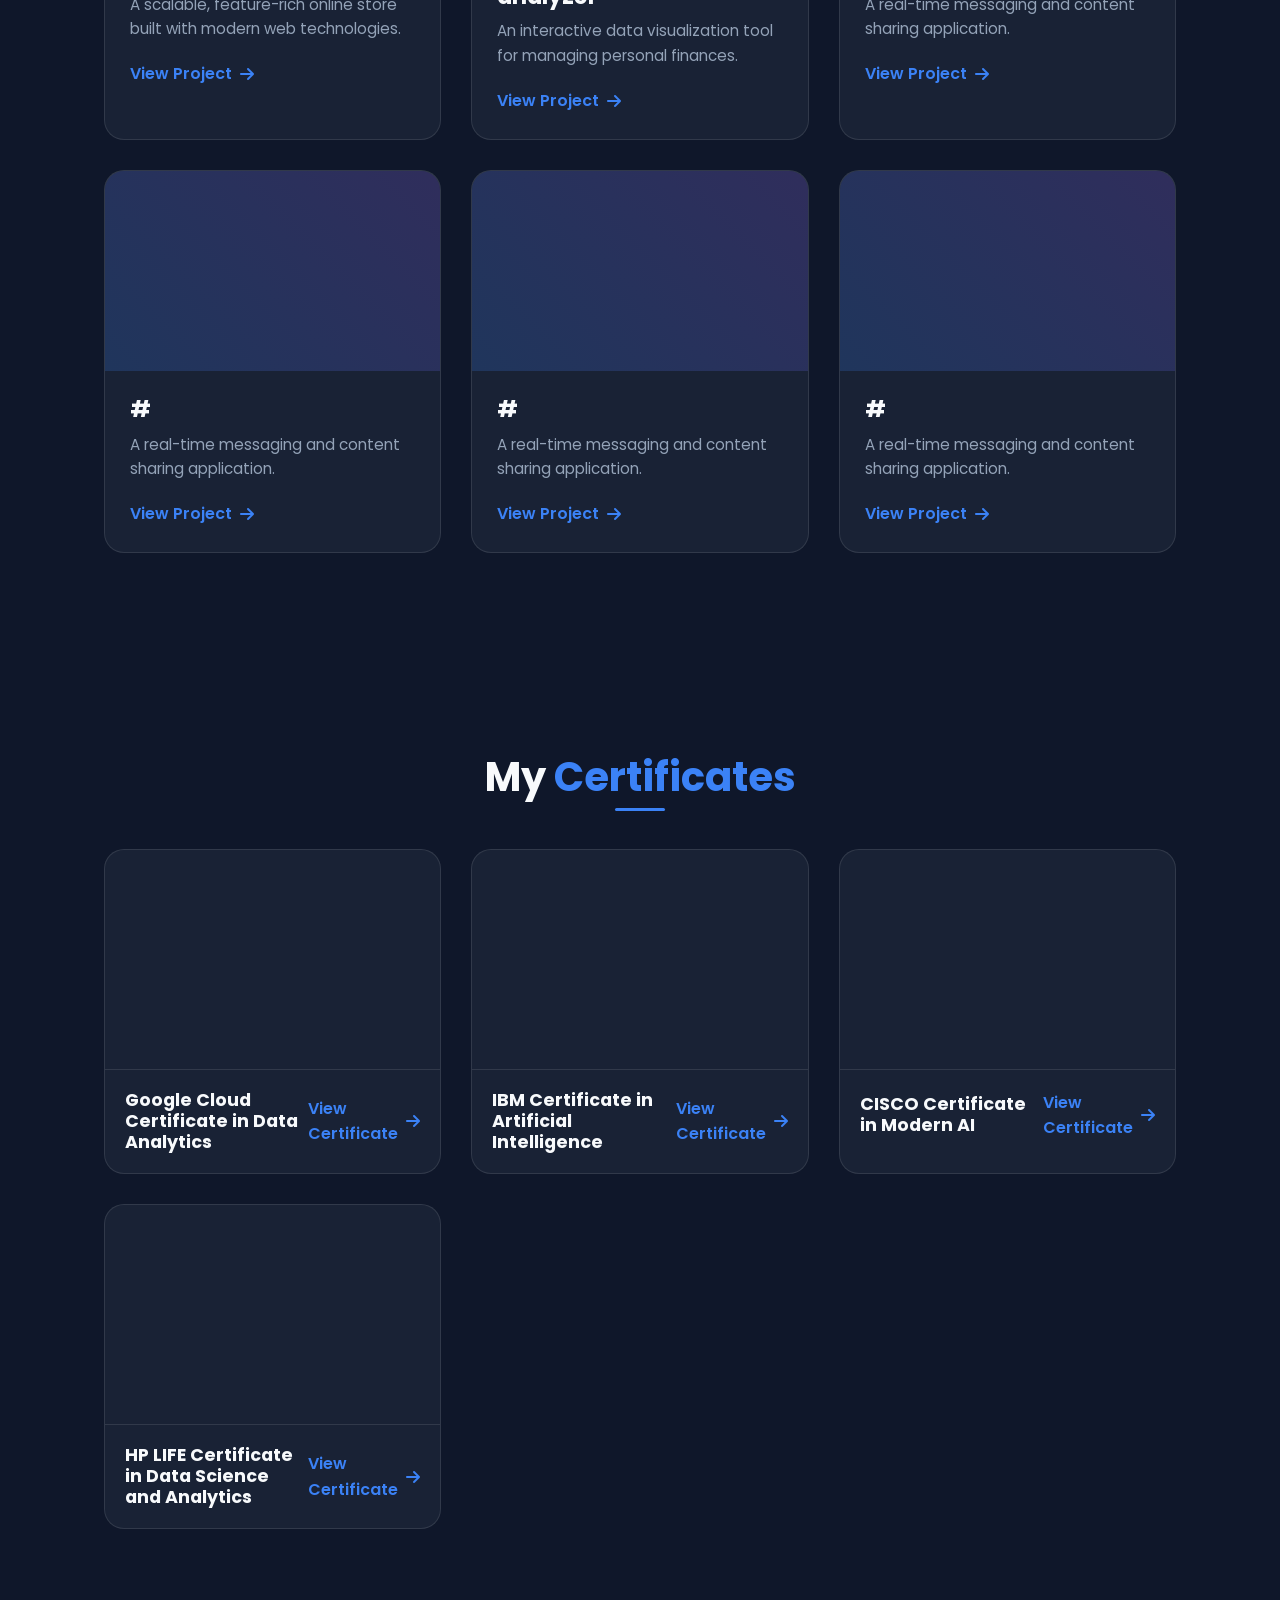
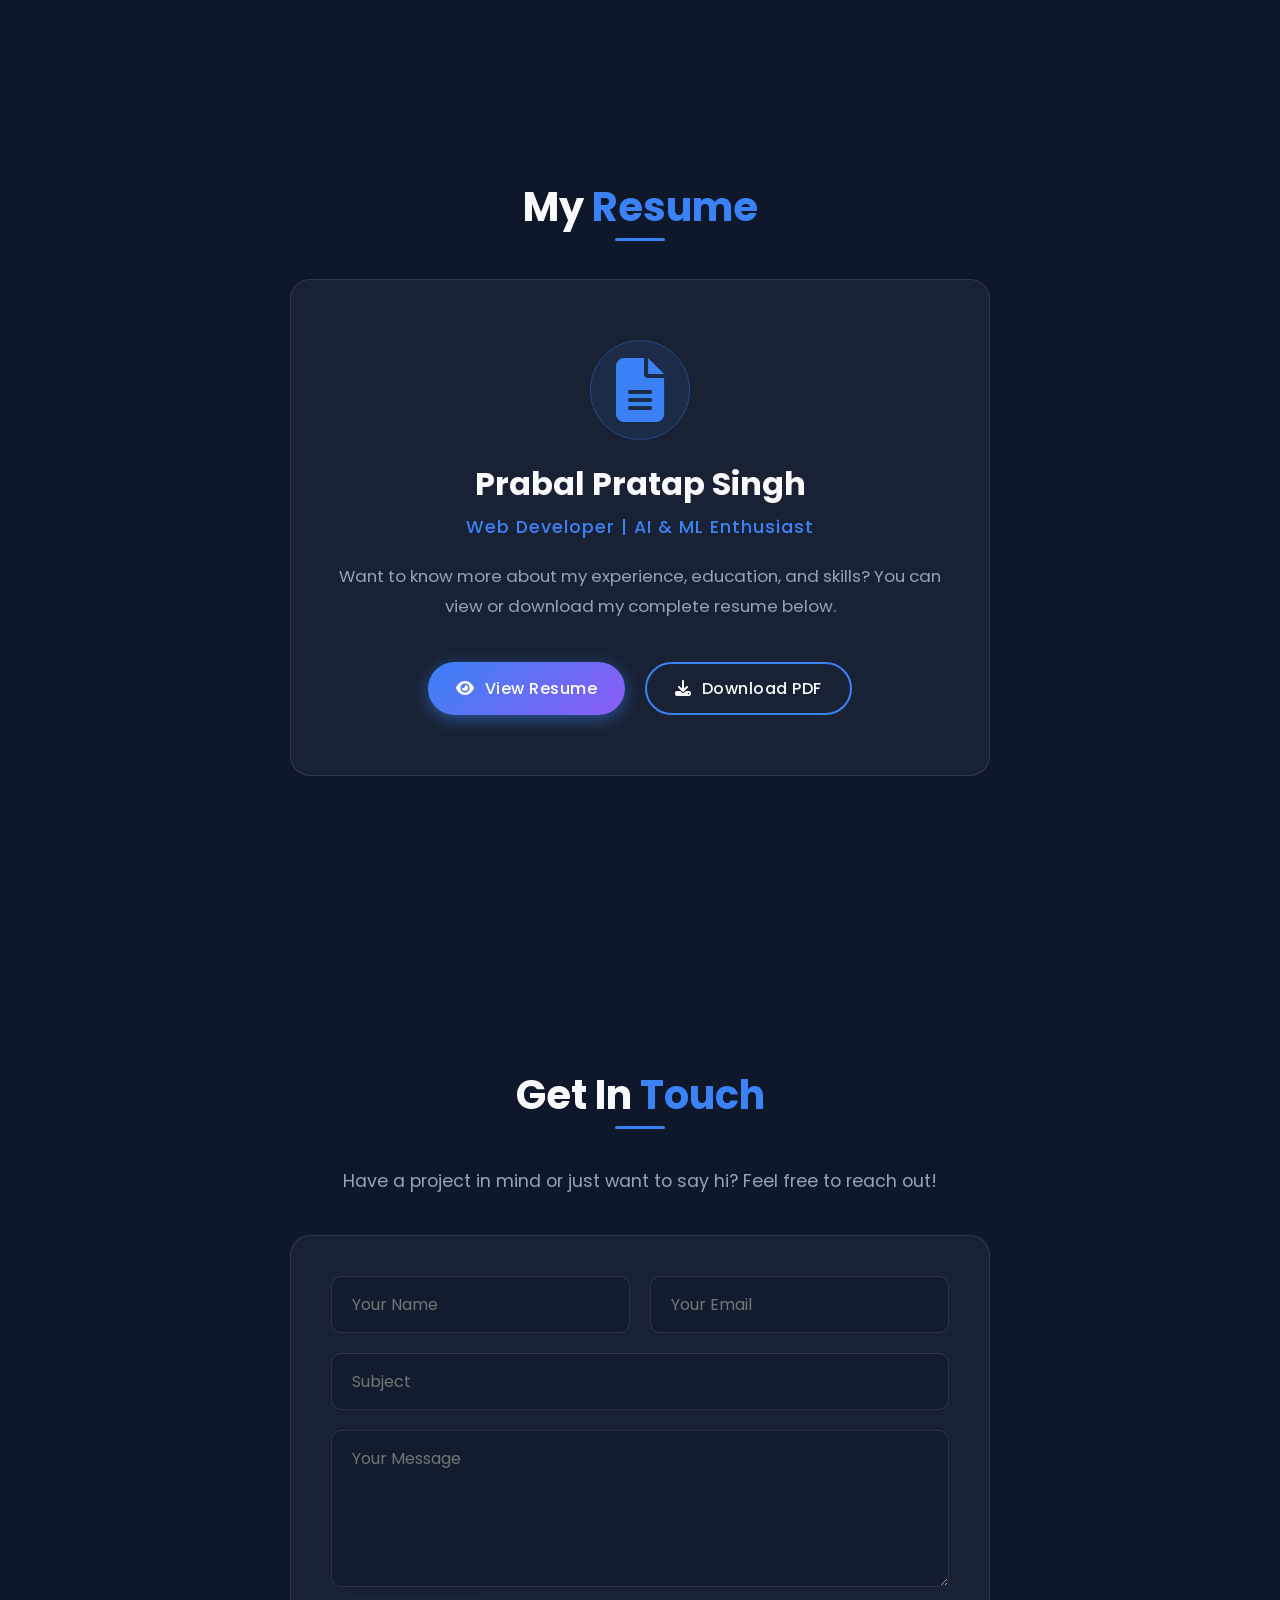
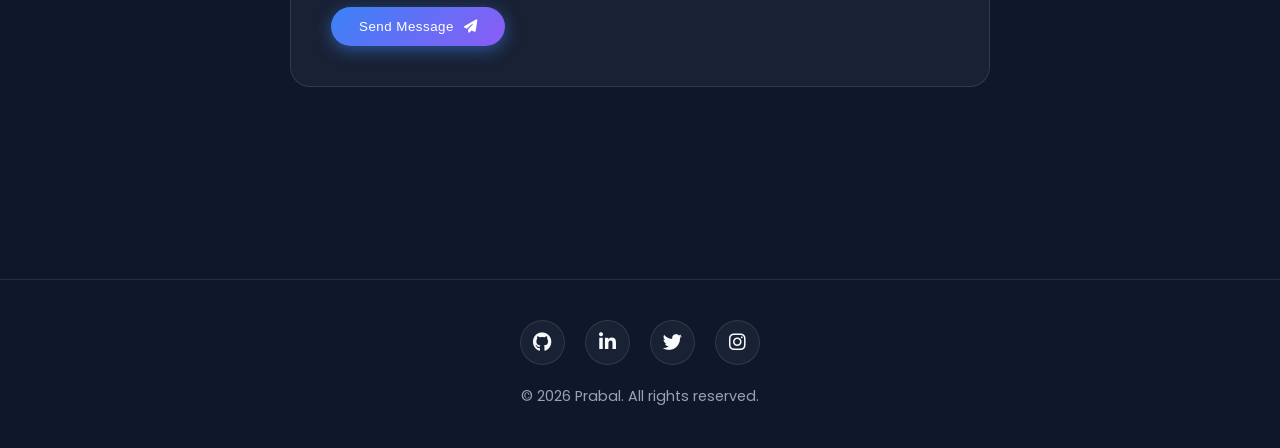
==== commit 40c2cfa5: "Add image to hero section in index.html" ====
--- a/index.html
+++ b/index.html
@@ -42,7 +42,10 @@
             </div>
             <div class="hero-image">
                 <div class="blob-shape">
-                    <!-- Placeholder for image -->
+                    <div class="blob-shape">
+                    <img src="./prabal.jpeg" alt="prabal" class="hero-img">
+                    <div class="overlay-grad"></div>
+                </div>
                     <div class="overlay-grad"> <img src="https://m.media-amazon.com/images/I/718d4Eu7cFL._AC_UF894,1000_QL80_FMwebp_.jpg" alt=""></div>
                 </div>
             </div>
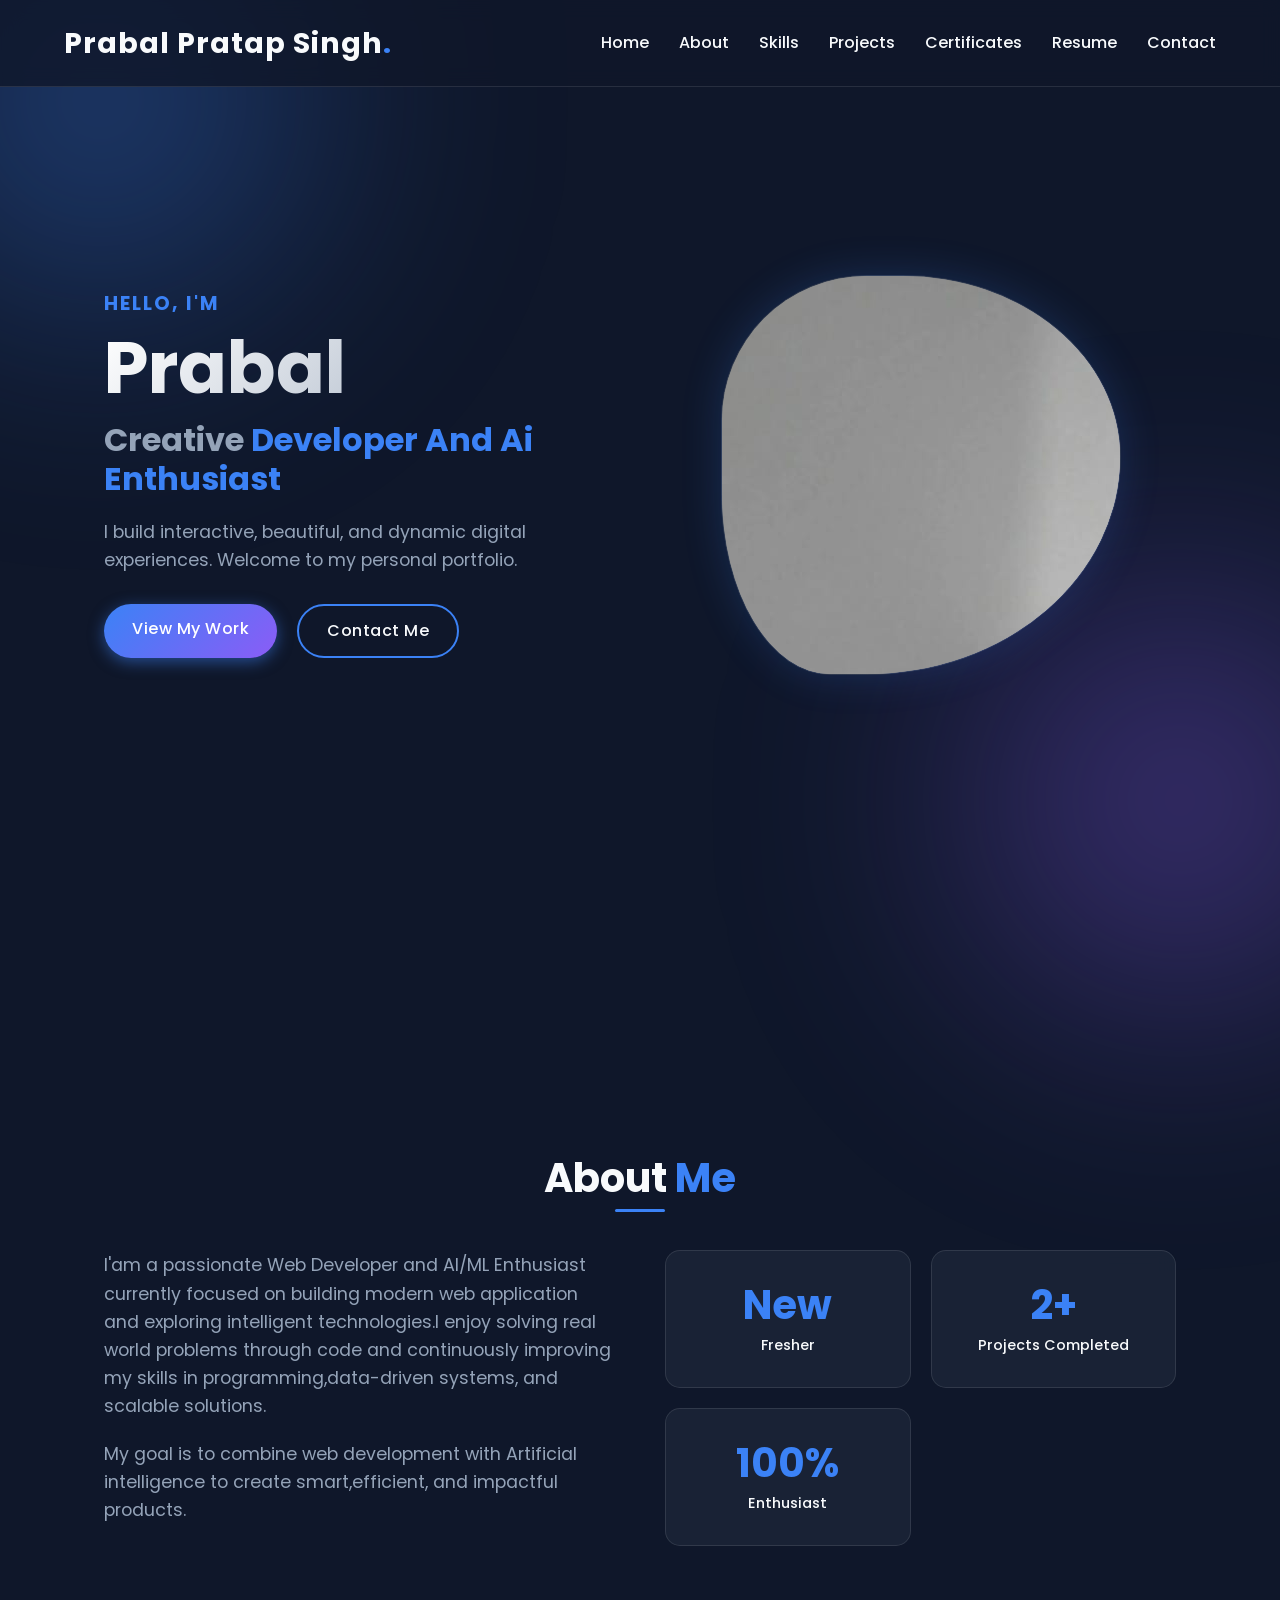
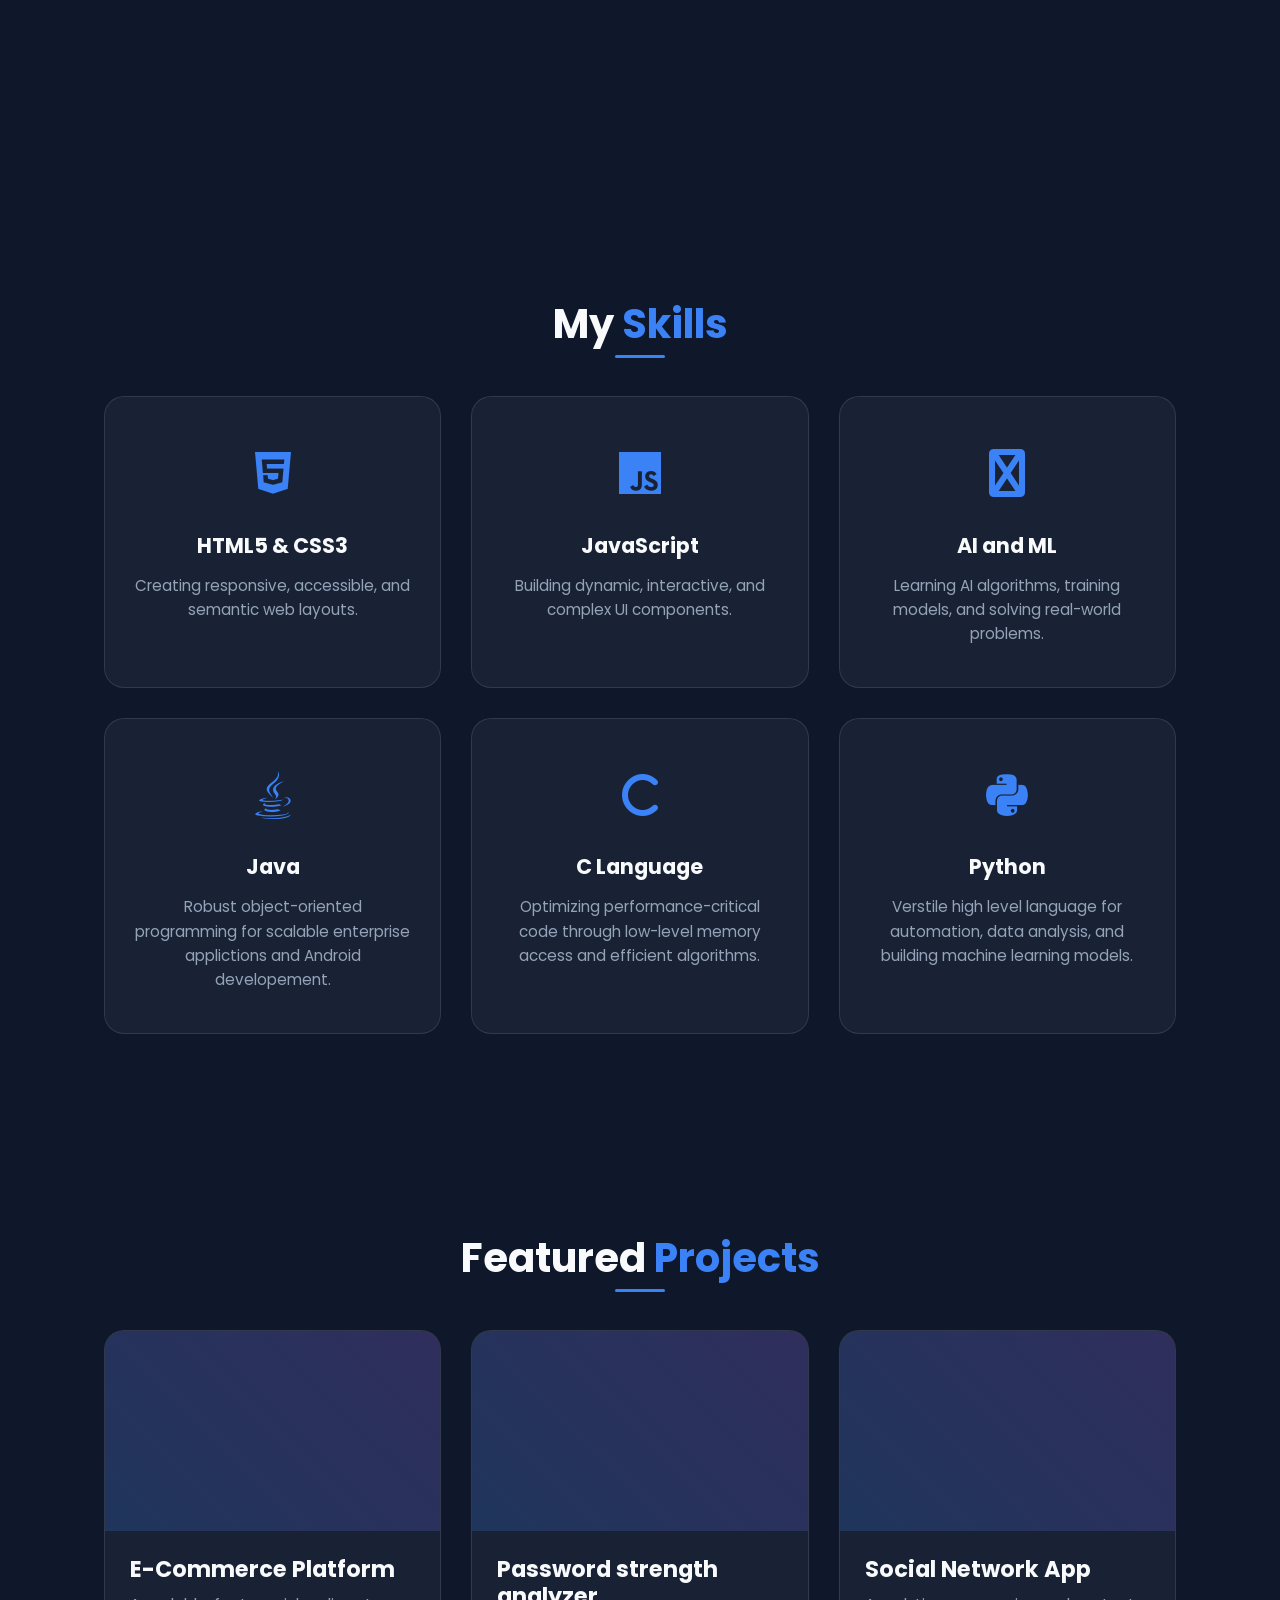
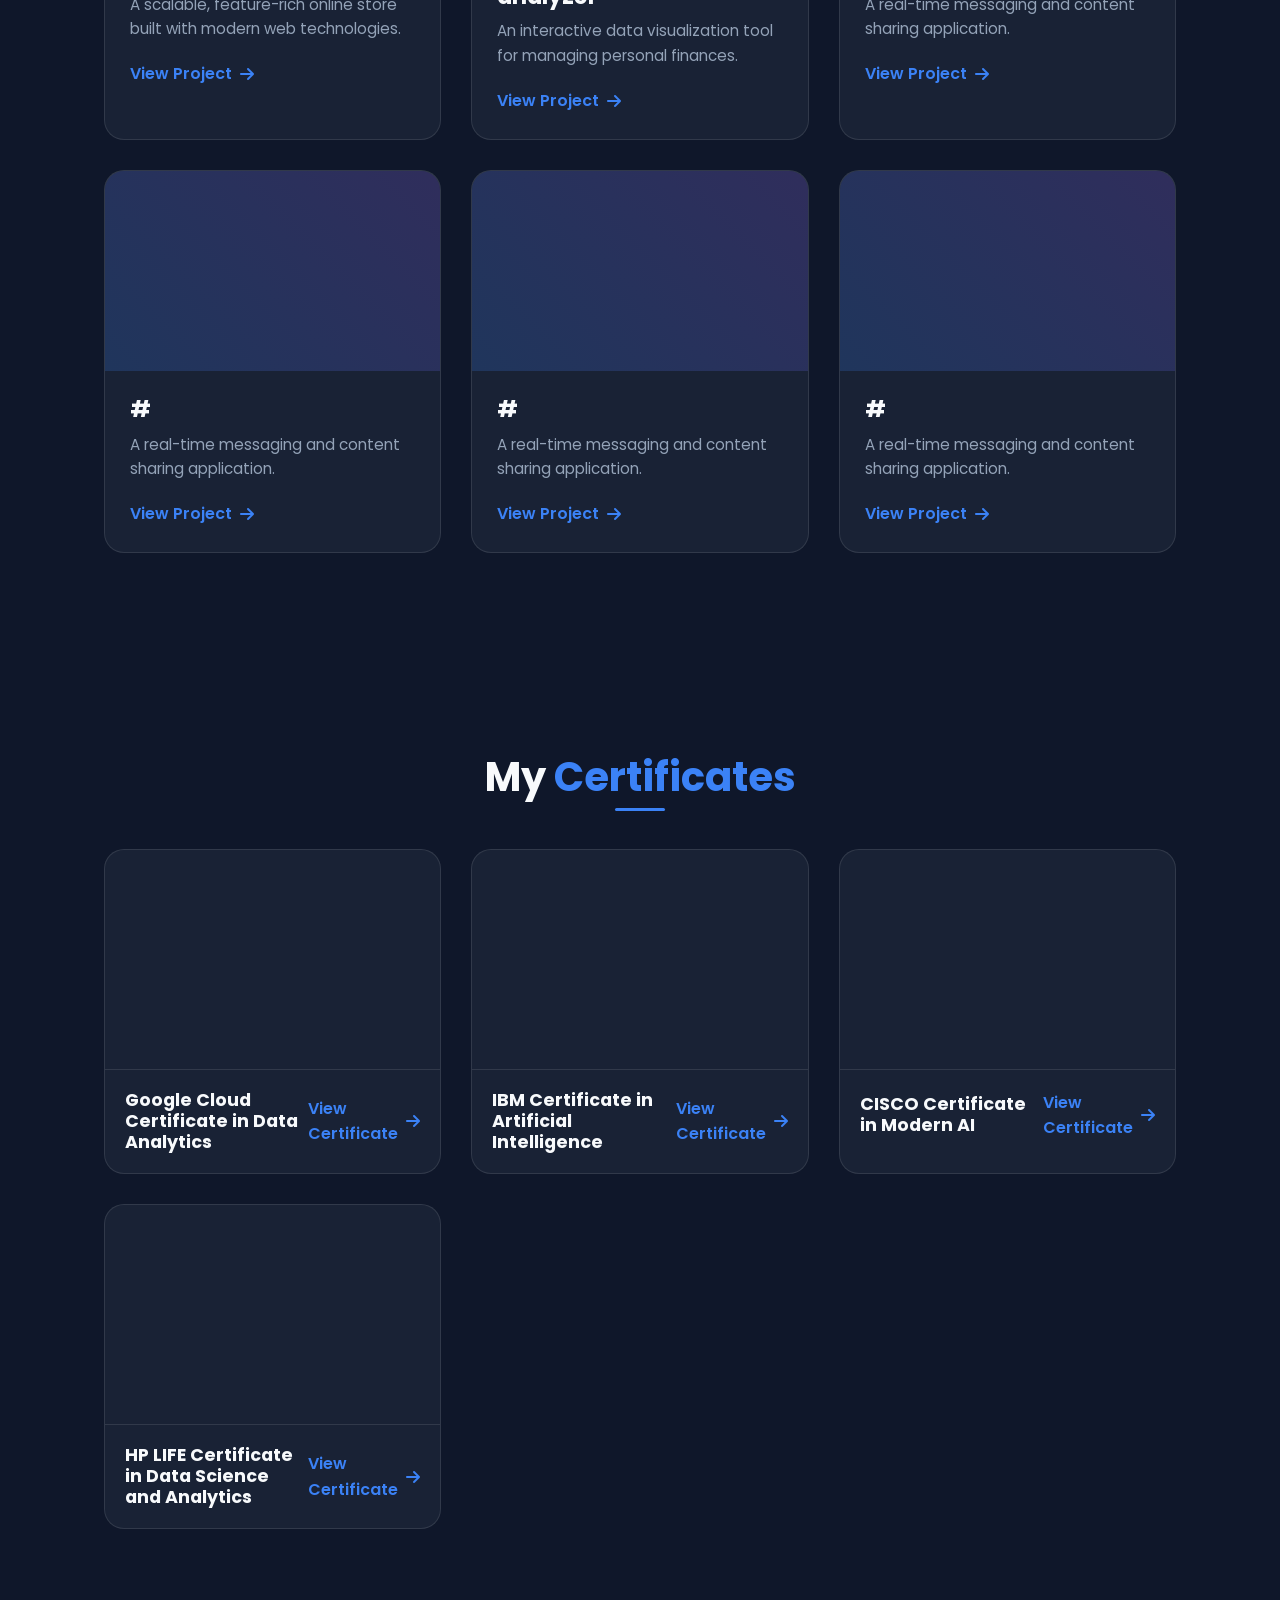
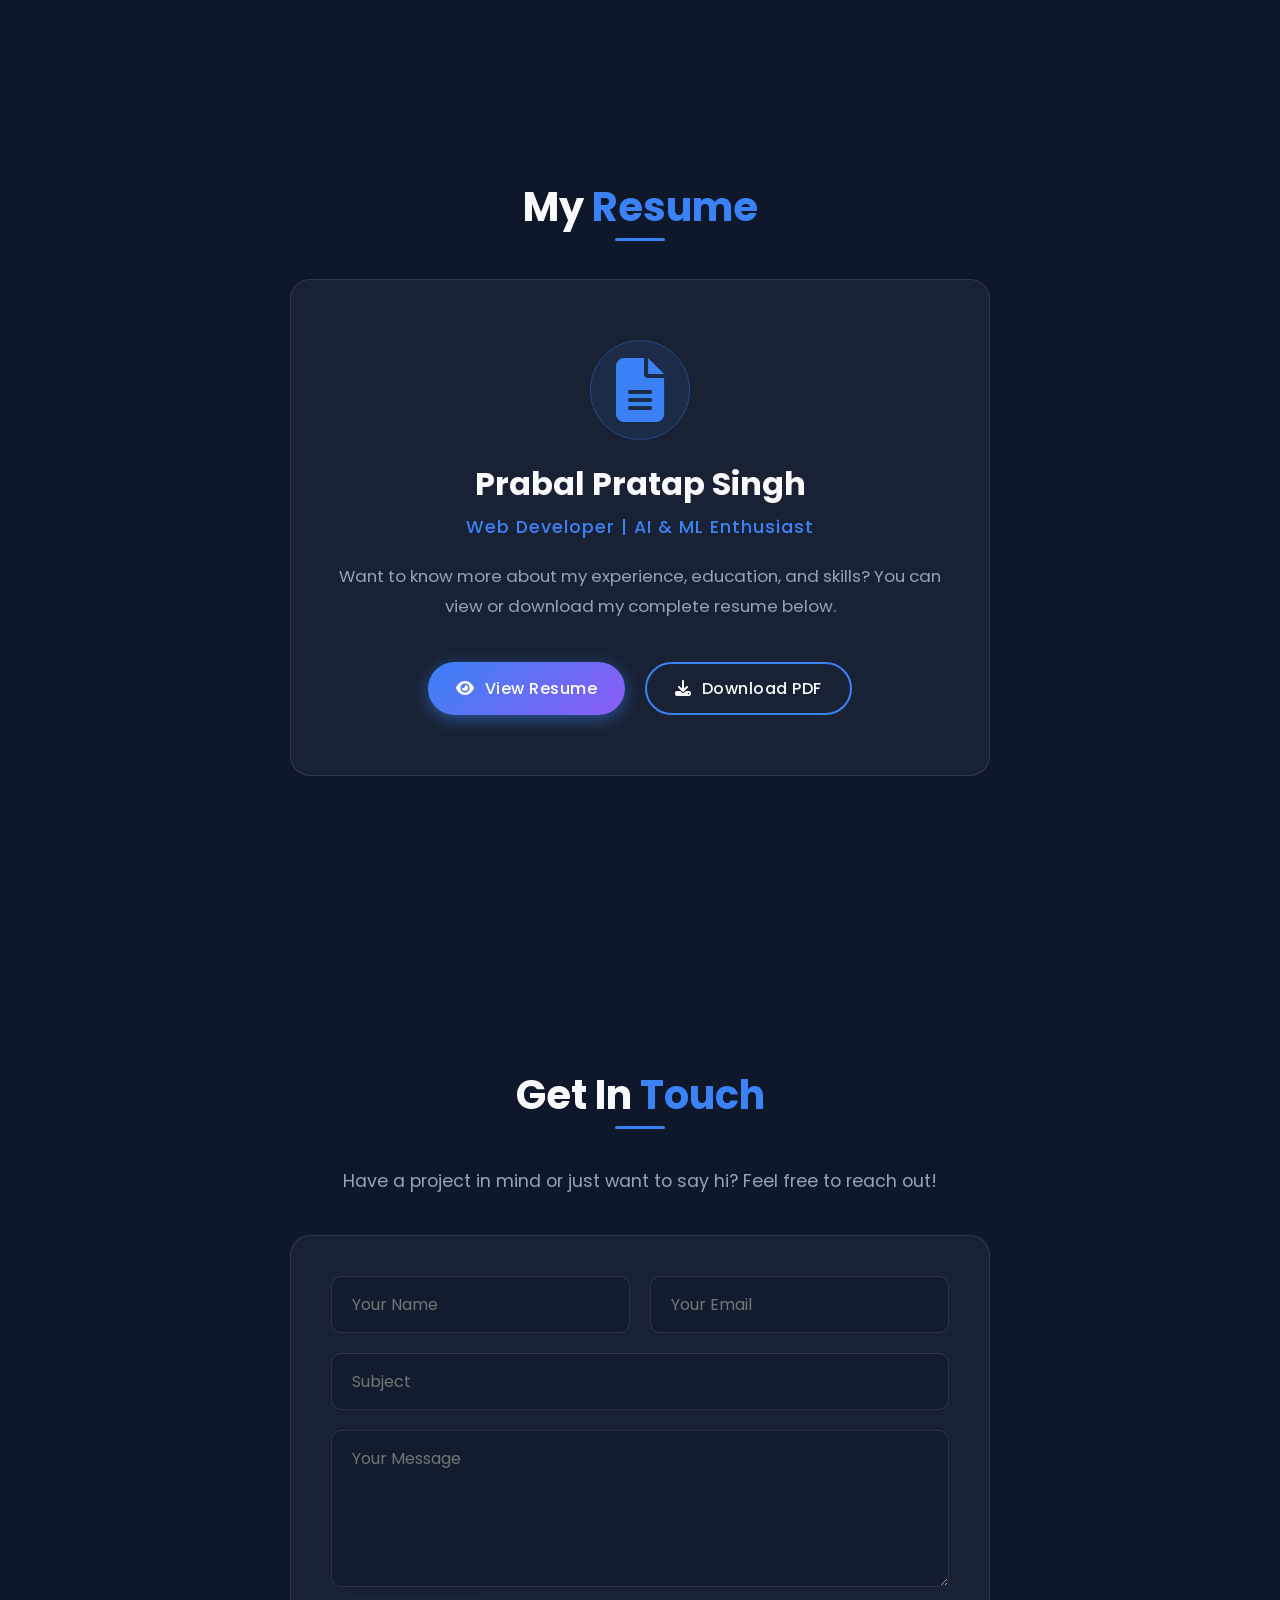
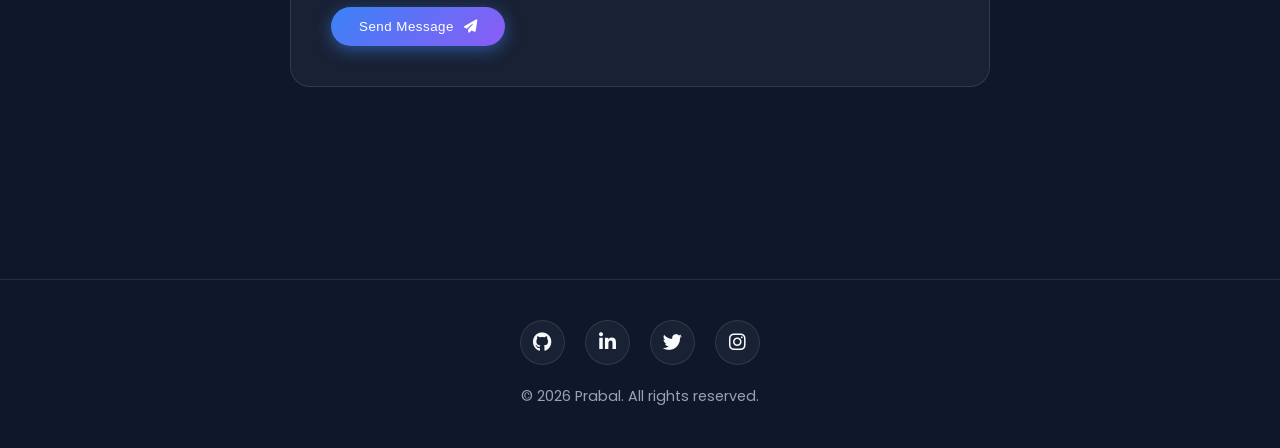
==== commit 47cb259e: "Update image sources in index.html" ====
--- a/index.html
+++ b/index.html
@@ -46,7 +46,8 @@
                     <img src="./prabal.jpeg" alt="prabal" class="hero-img">
                     <div class="overlay-grad"></div>
                 </div>
-                    <div class="overlay-grad"> <img src="https://m.media-amazon.com/images/I/718d4Eu7cFL._AC_UF894,1000_QL80_FMwebp_.jpg" alt=""></div>
+                    <div class="overlay-grad"> <img src="./prabal.jpeg" alt=""></div>
+                     <div class="overlay-grad"> <img src="prabal.jpeg" alt=""></div>
                 </div>
             </div>
         </section>
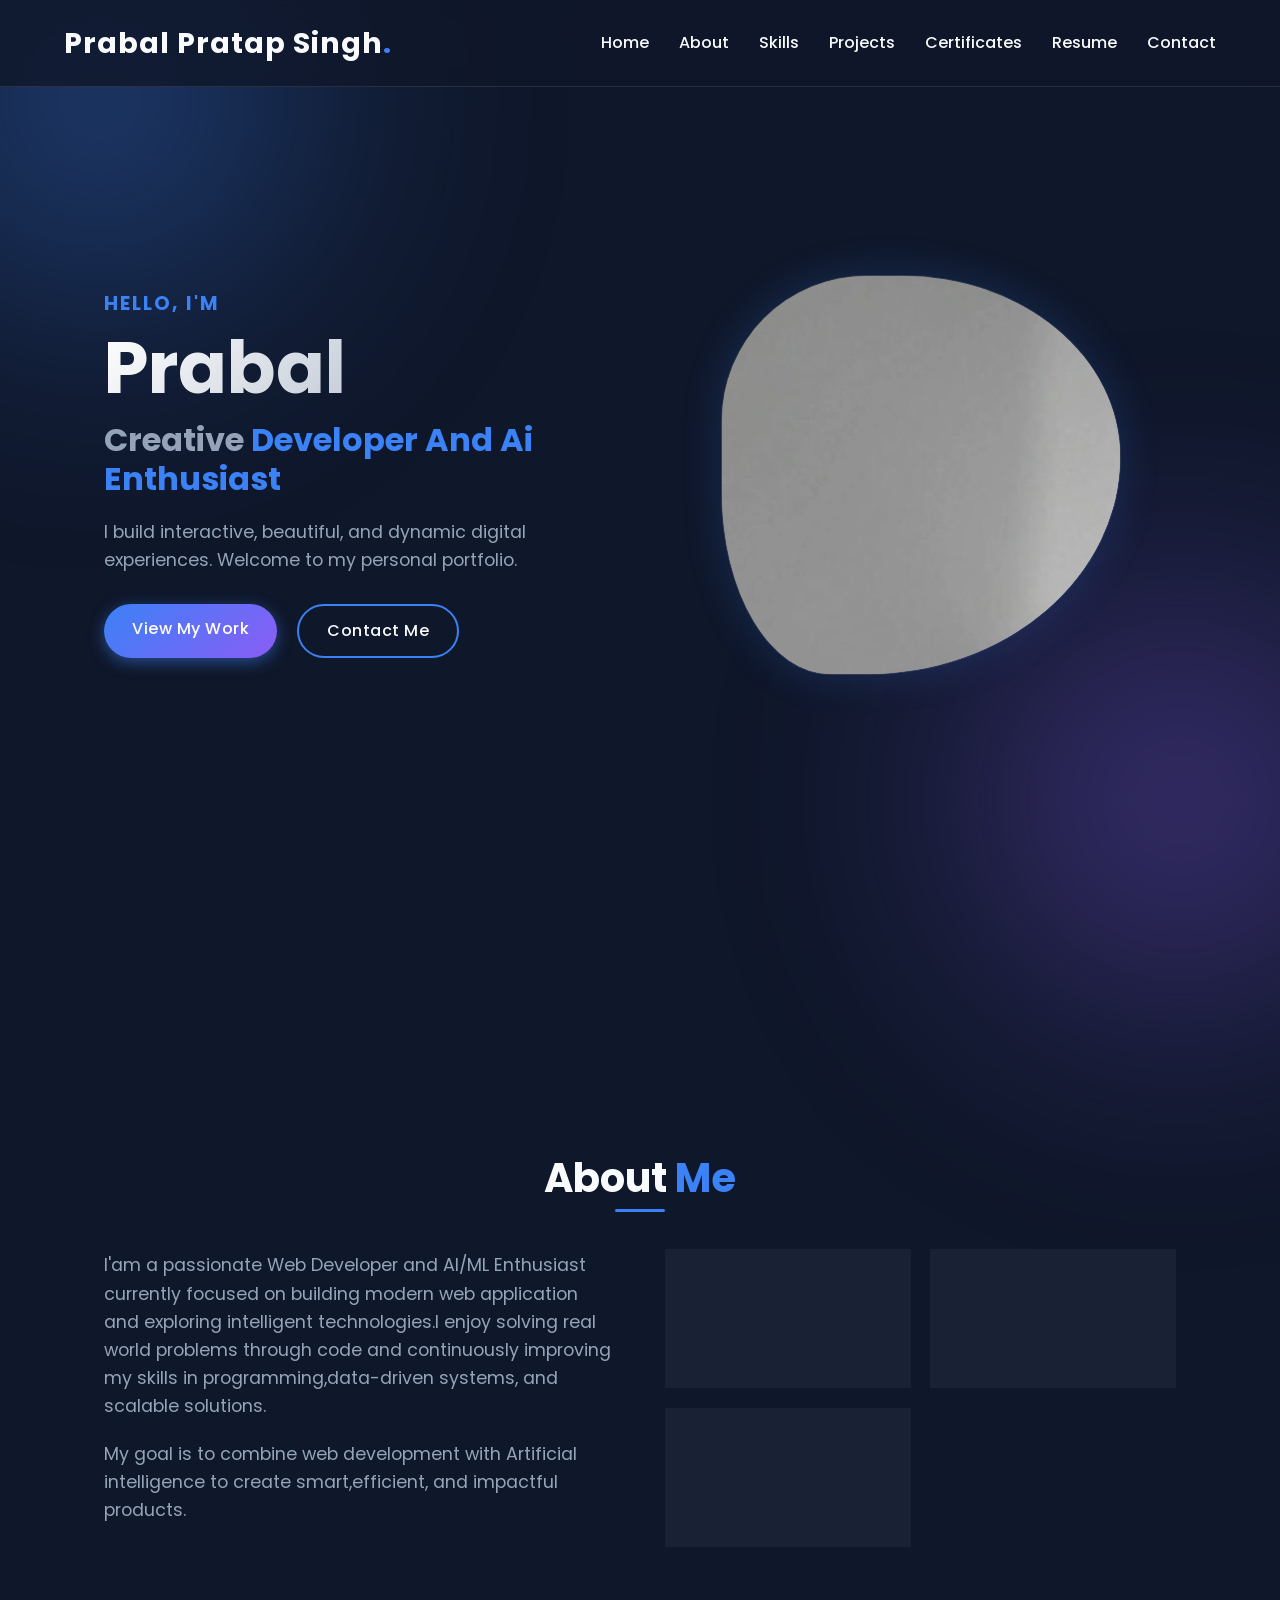
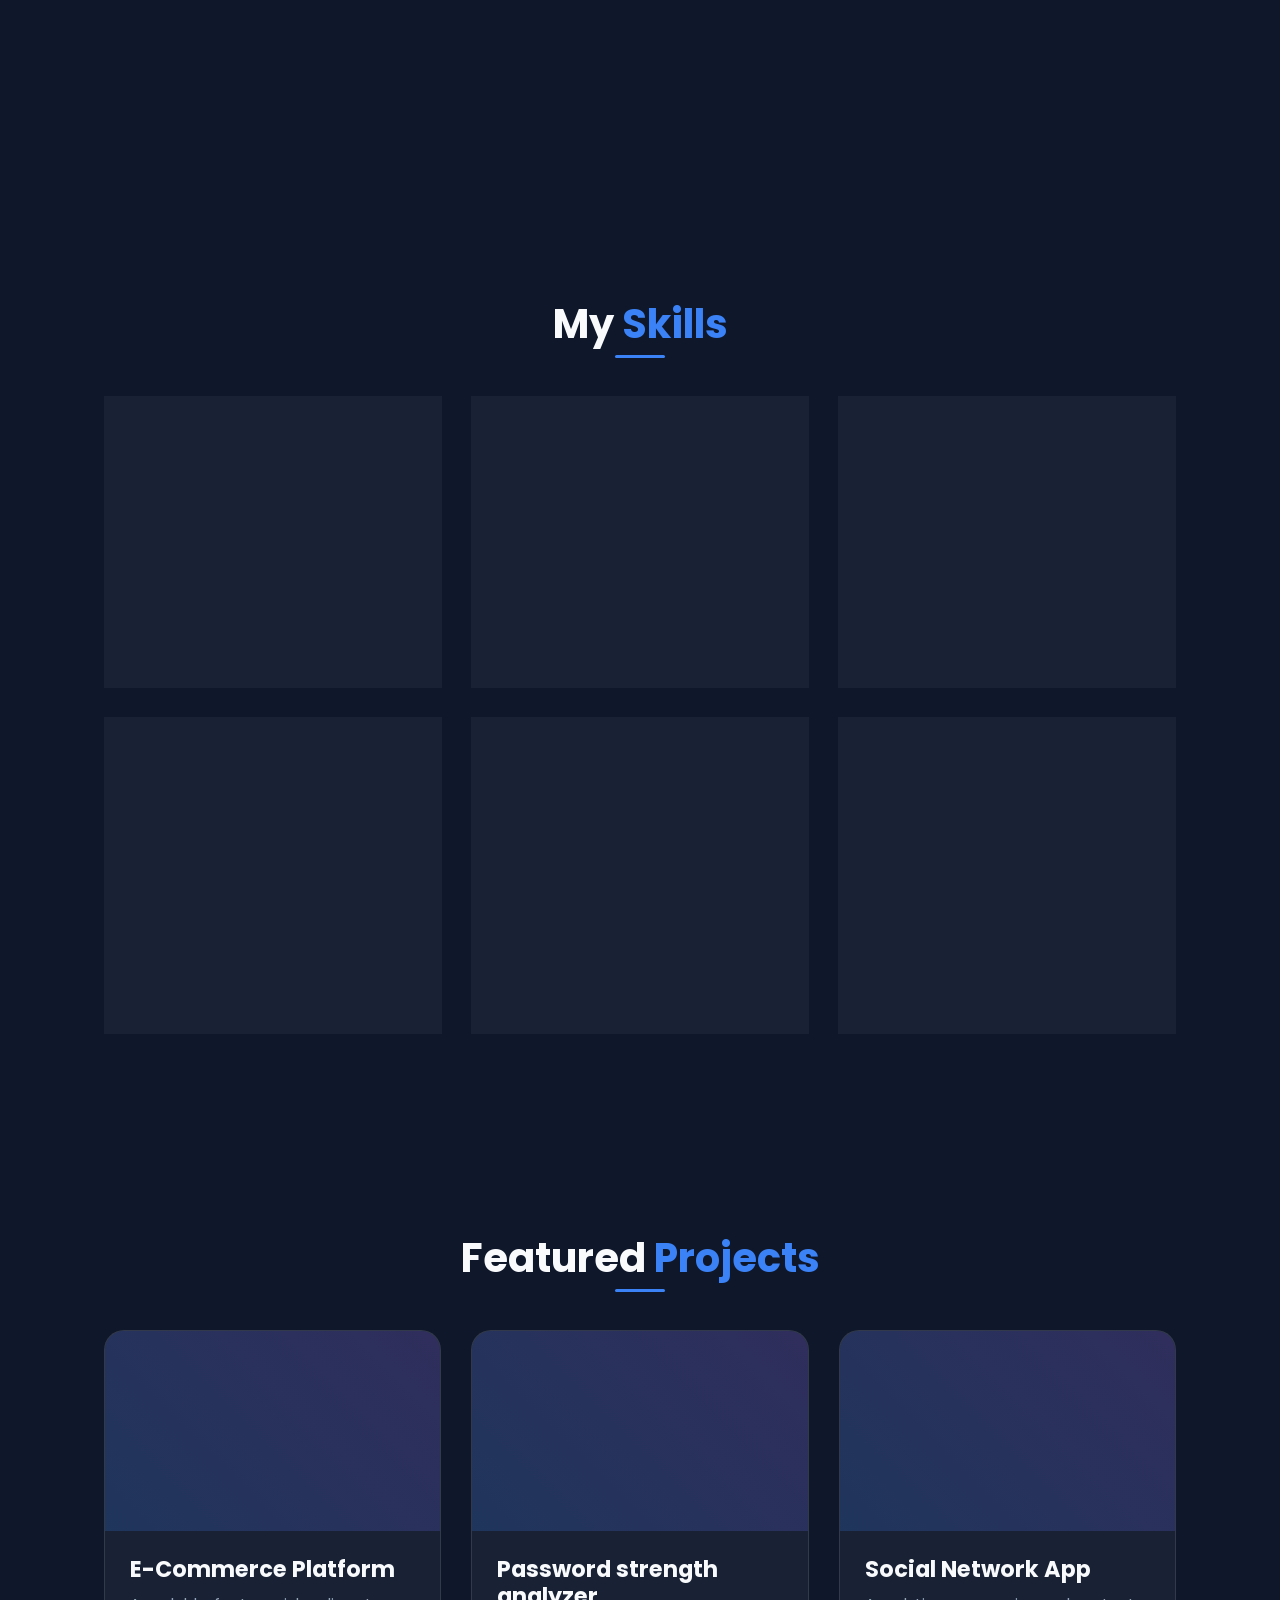
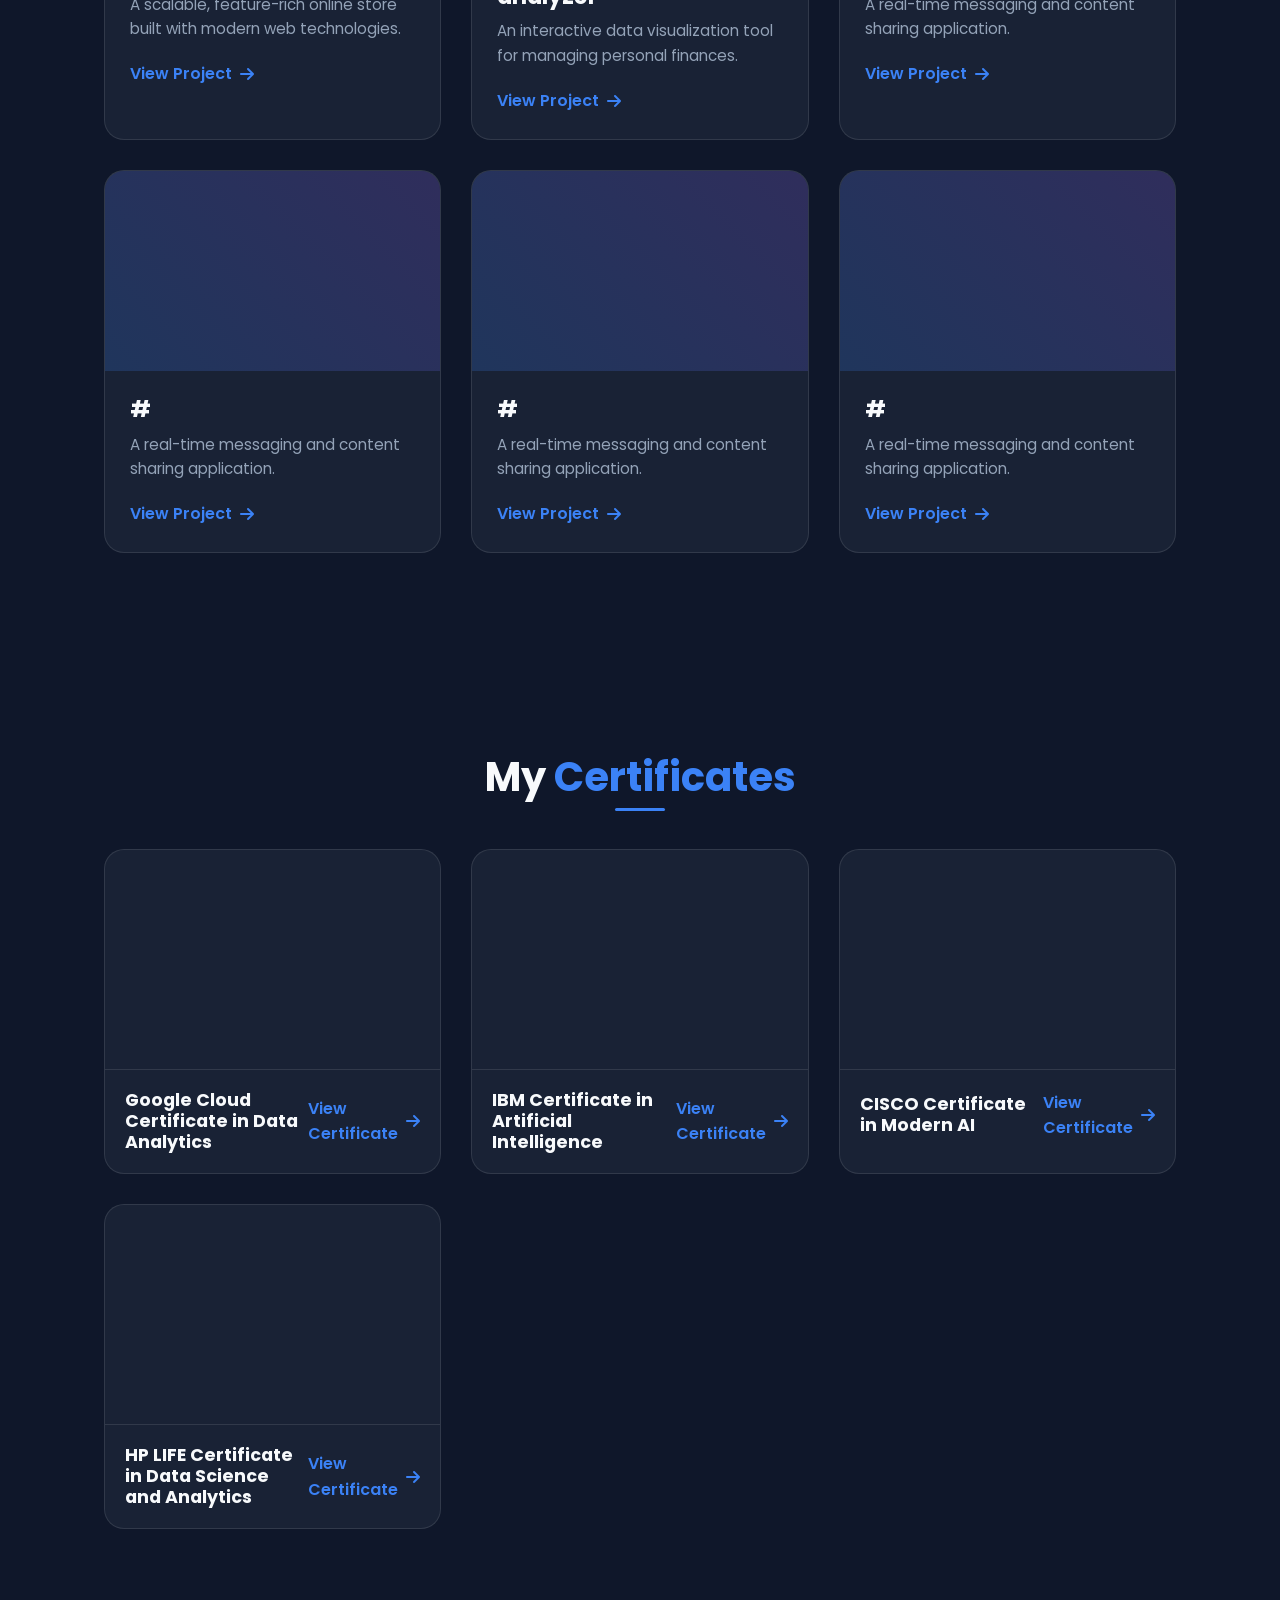
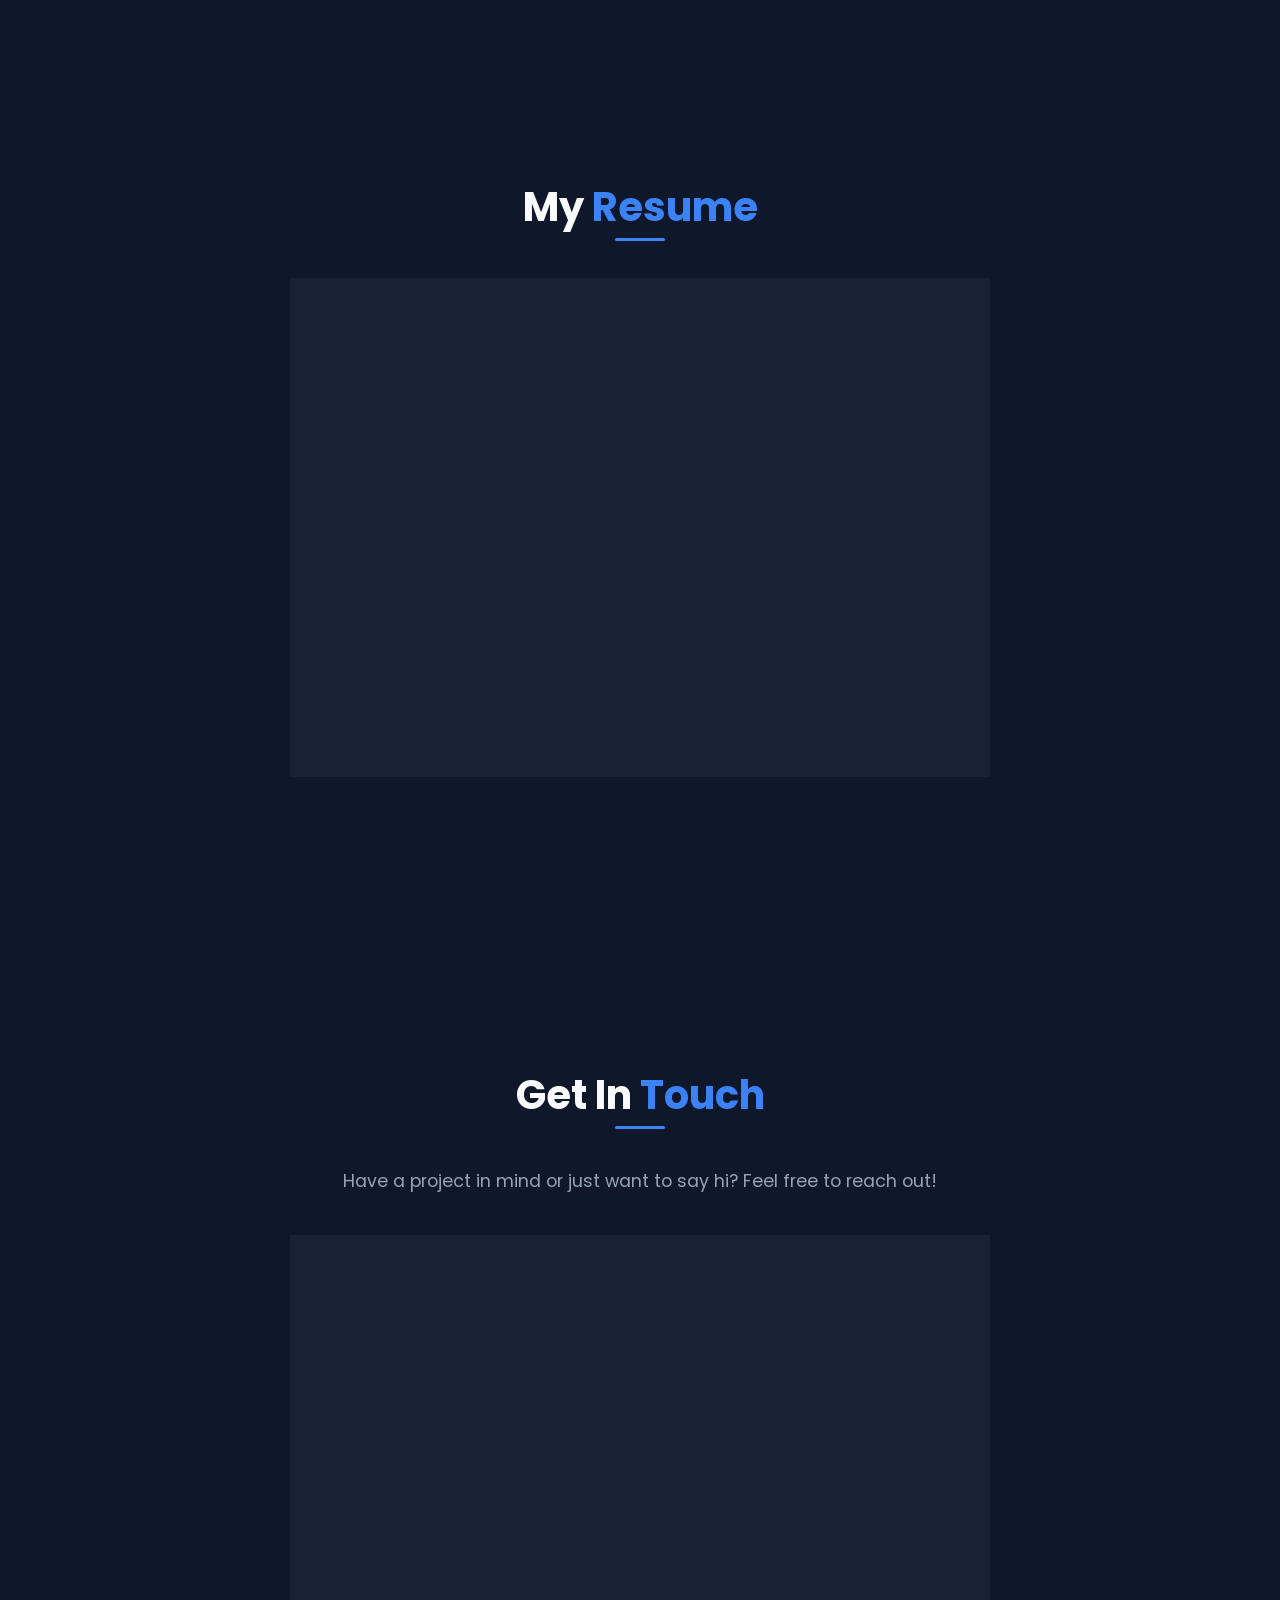
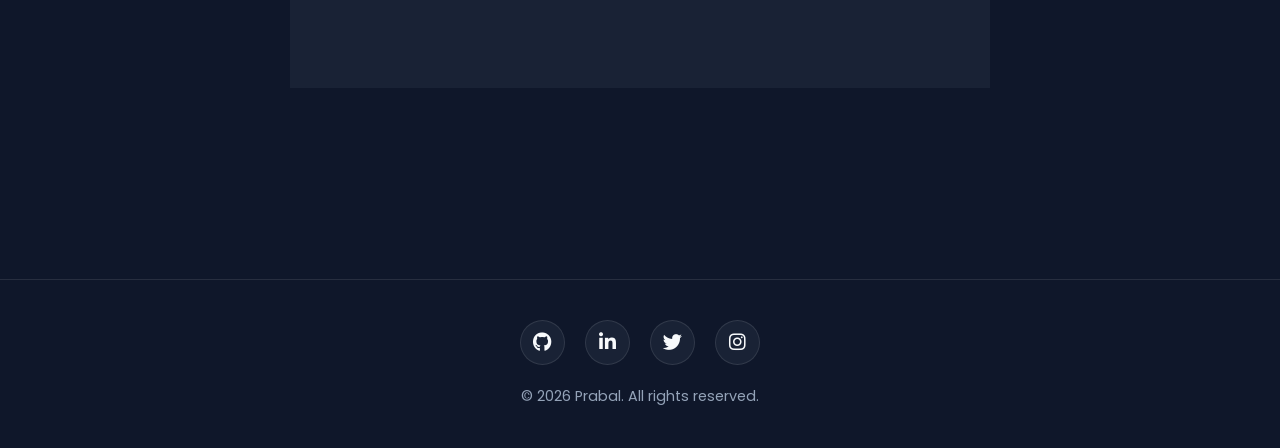
==== commit 9c3bdac4: "Fix image source path for prabal.jpeg" ====
--- a/index.html
+++ b/index.html
@@ -43,7 +43,7 @@
             <div class="hero-image">
                 <div class="blob-shape">
                     <div class="blob-shape">
-                    <img src="./prabal.jpeg" alt="prabal" class="hero-img">
+                    <img src="prabal.jpeg" alt="prabal" class="hero-img">
                     <div class="overlay-grad"></div>
                 </div>
                     <div class="overlay-grad"> <img src="./prabal.jpeg" alt=""></div>
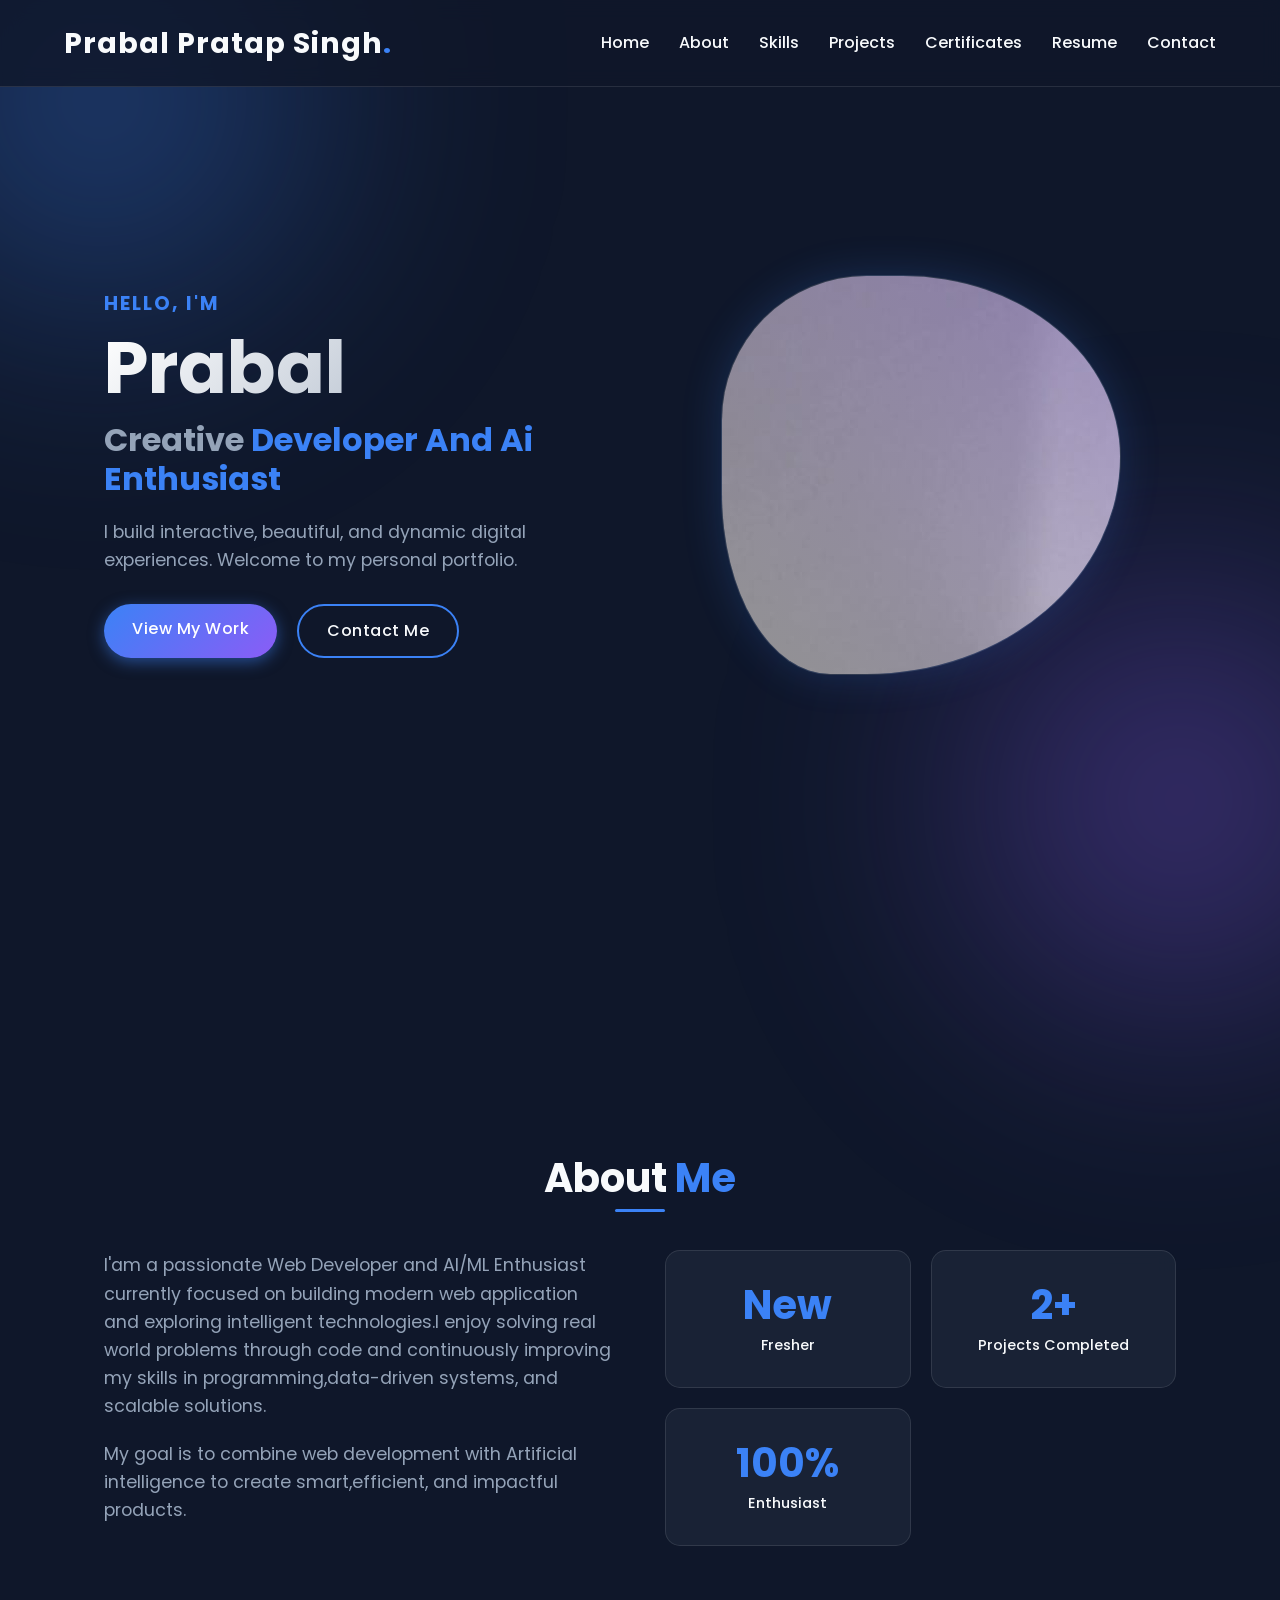
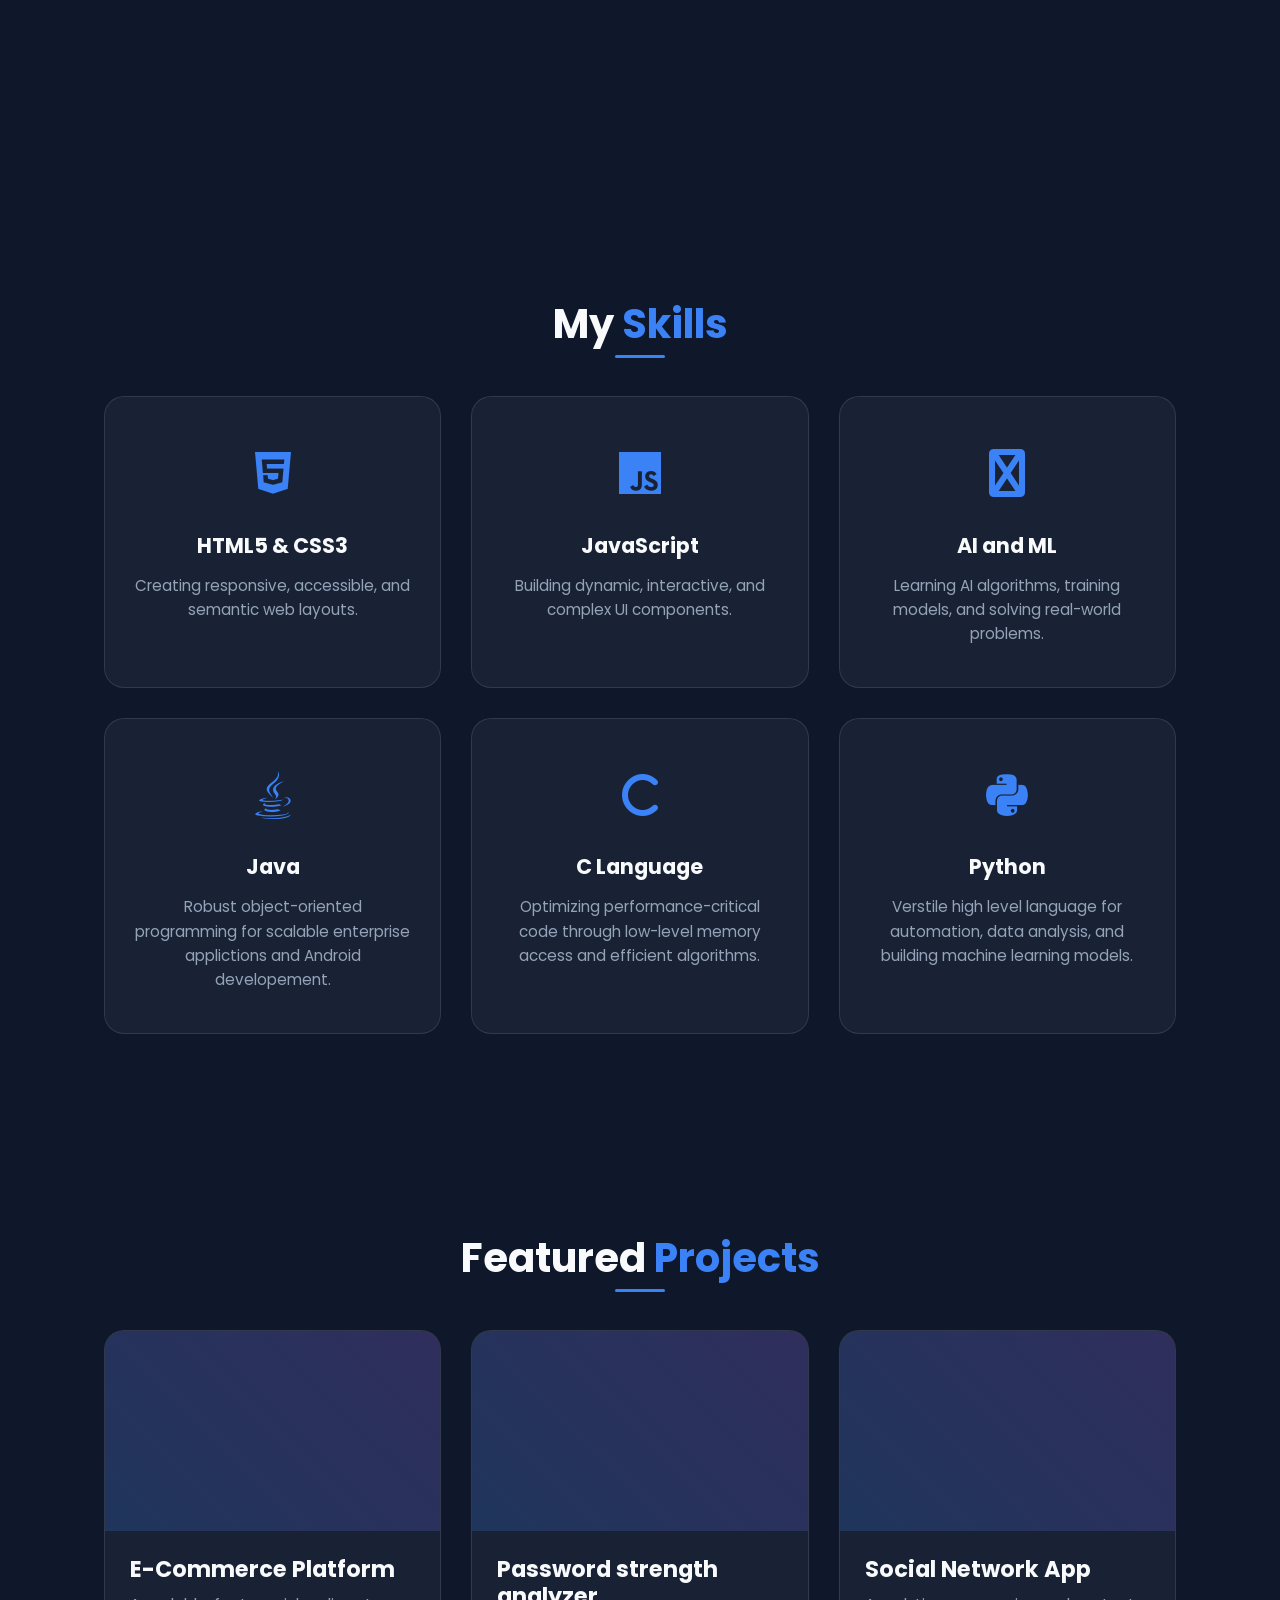
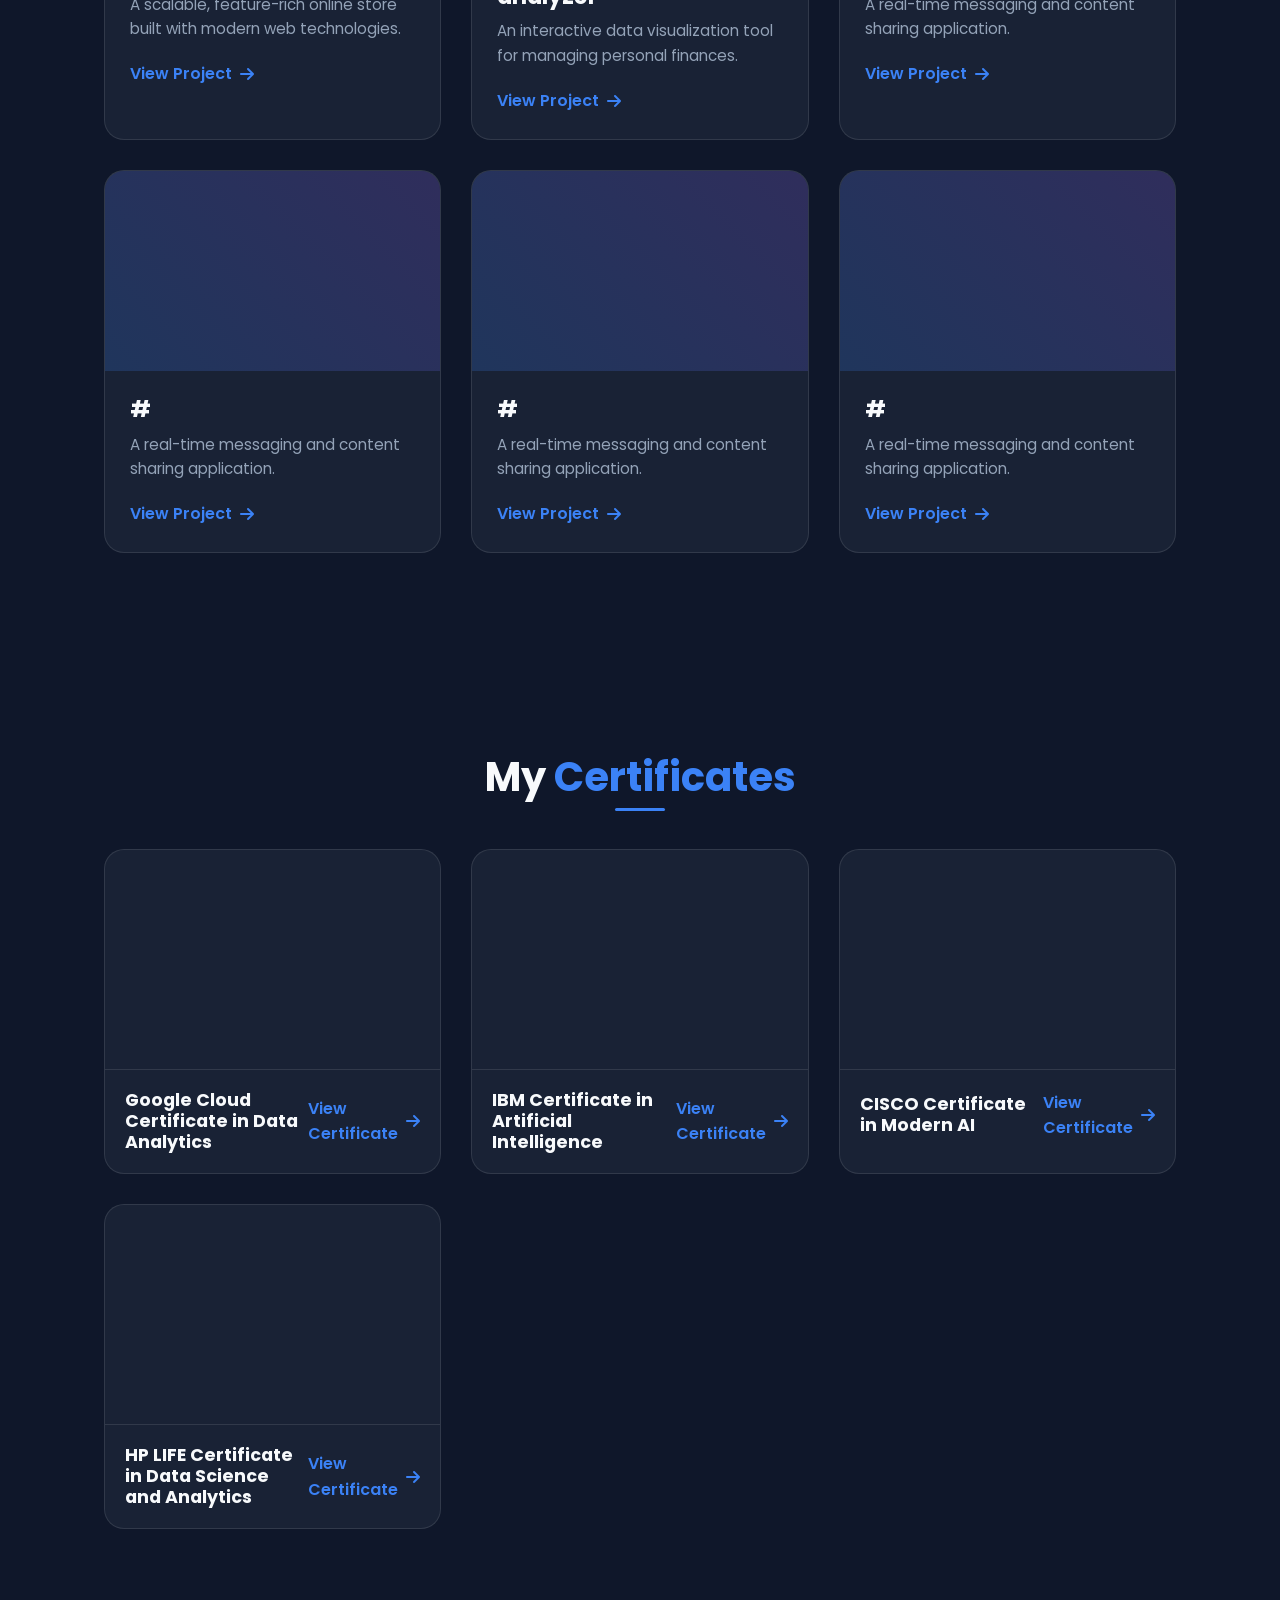
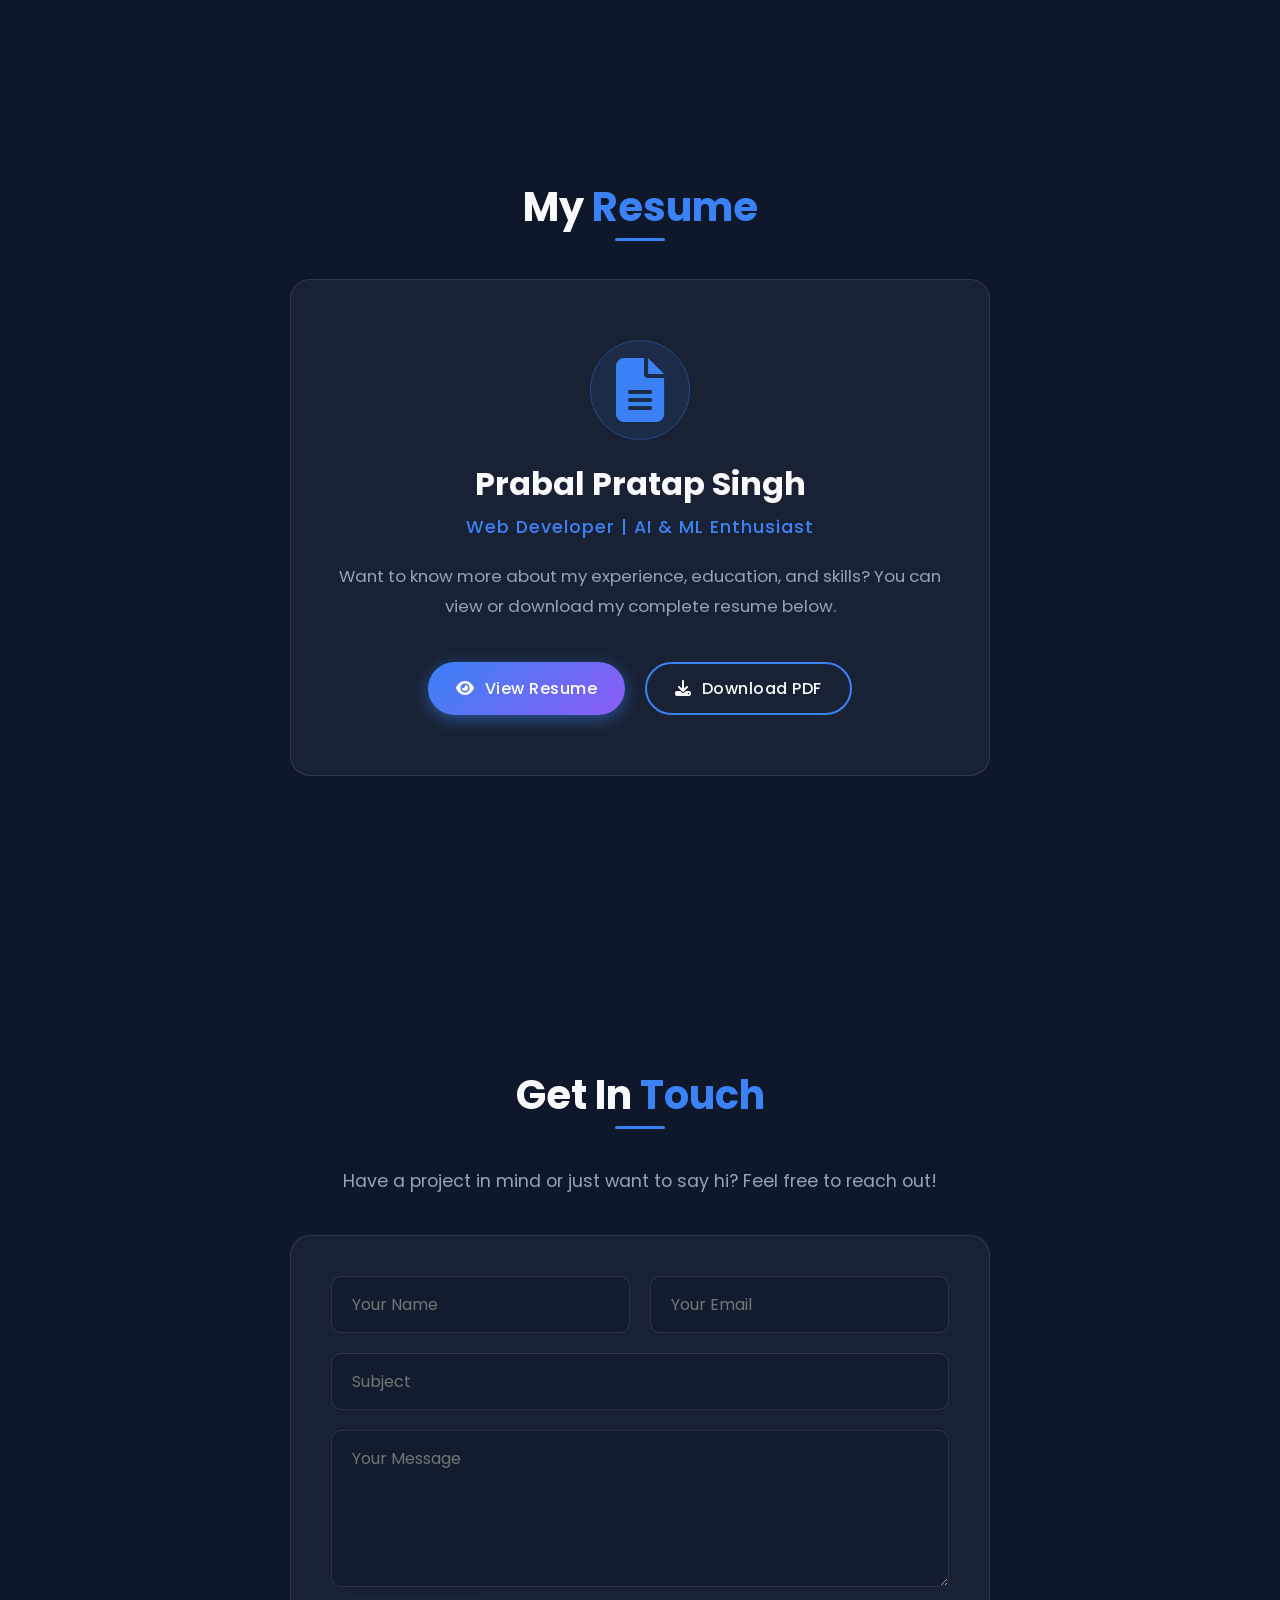
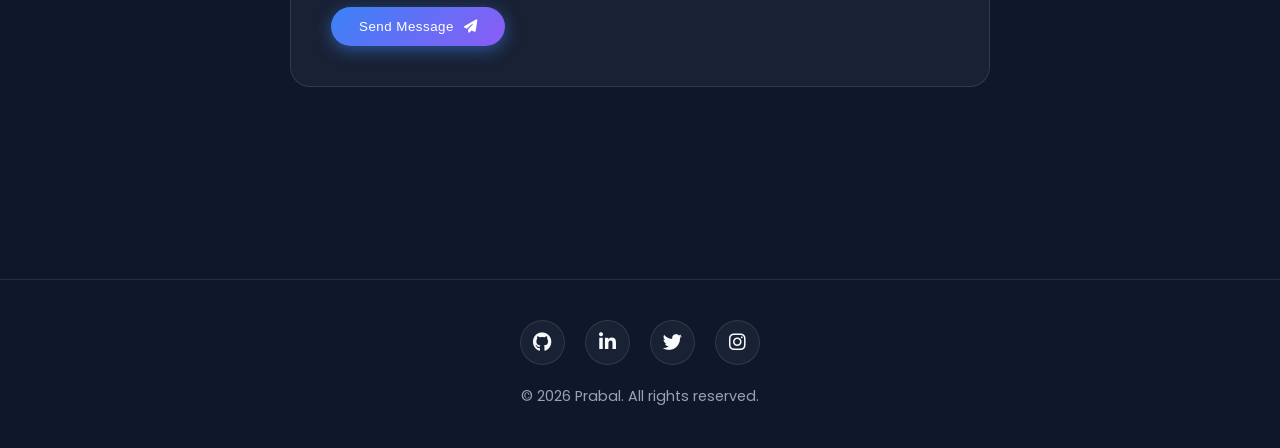
==== commit dbb5c6b1: "Refactor hero image and overlay structure" ====
--- a/index.html
+++ b/index.html
@@ -40,14 +40,10 @@
                     <a href="#contact" class="btn secondary-btn">Contact Me</a>
                 </div>
             </div>
-            <div class="hero-image">
+           <div class="hero-image">
                 <div class="blob-shape">
-                    <div class="blob-shape">
                     <img src="prabal.jpeg" alt="prabal" class="hero-img">
                     <div class="overlay-grad"></div>
-                </div>
-                    <div class="overlay-grad"> <img src="./prabal.jpeg" alt=""></div>
-                     <div class="overlay-grad"> <img src="prabal.jpeg" alt=""></div>
                 </div>
             </div>
         </section>
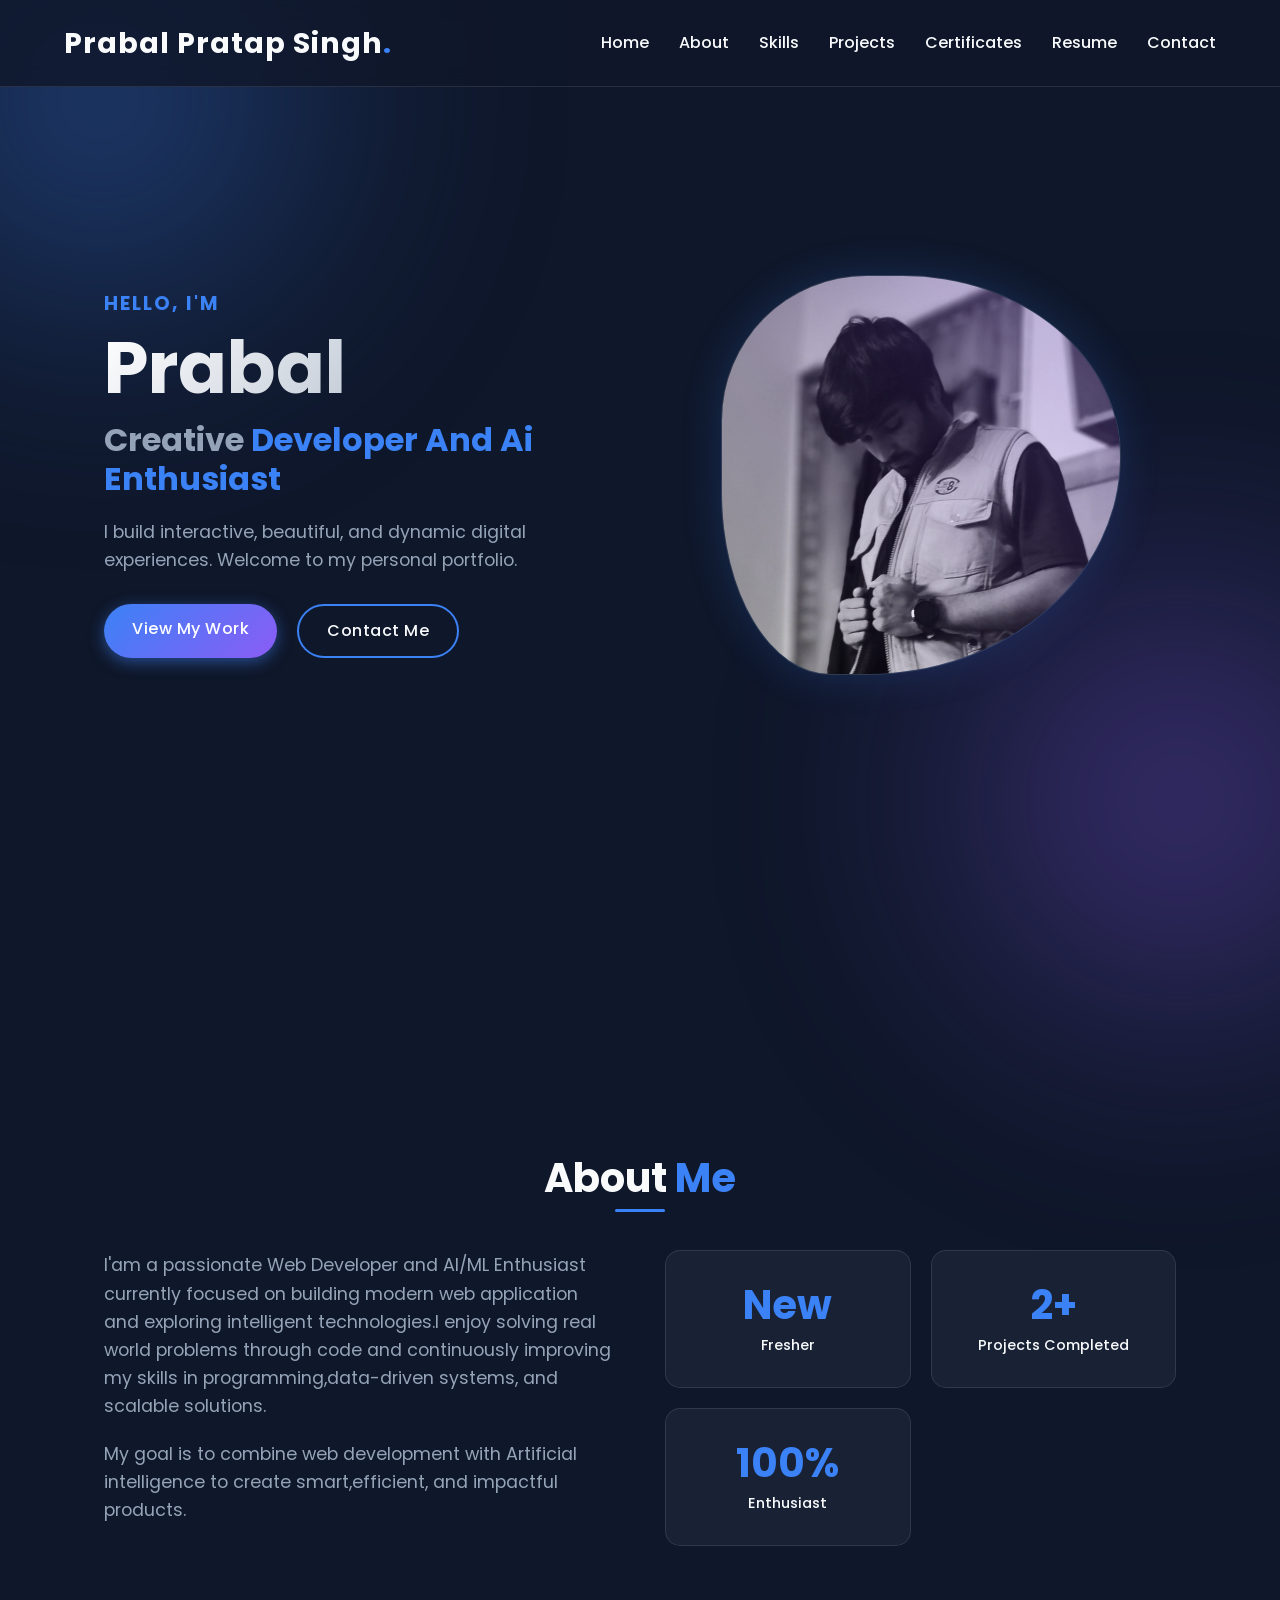
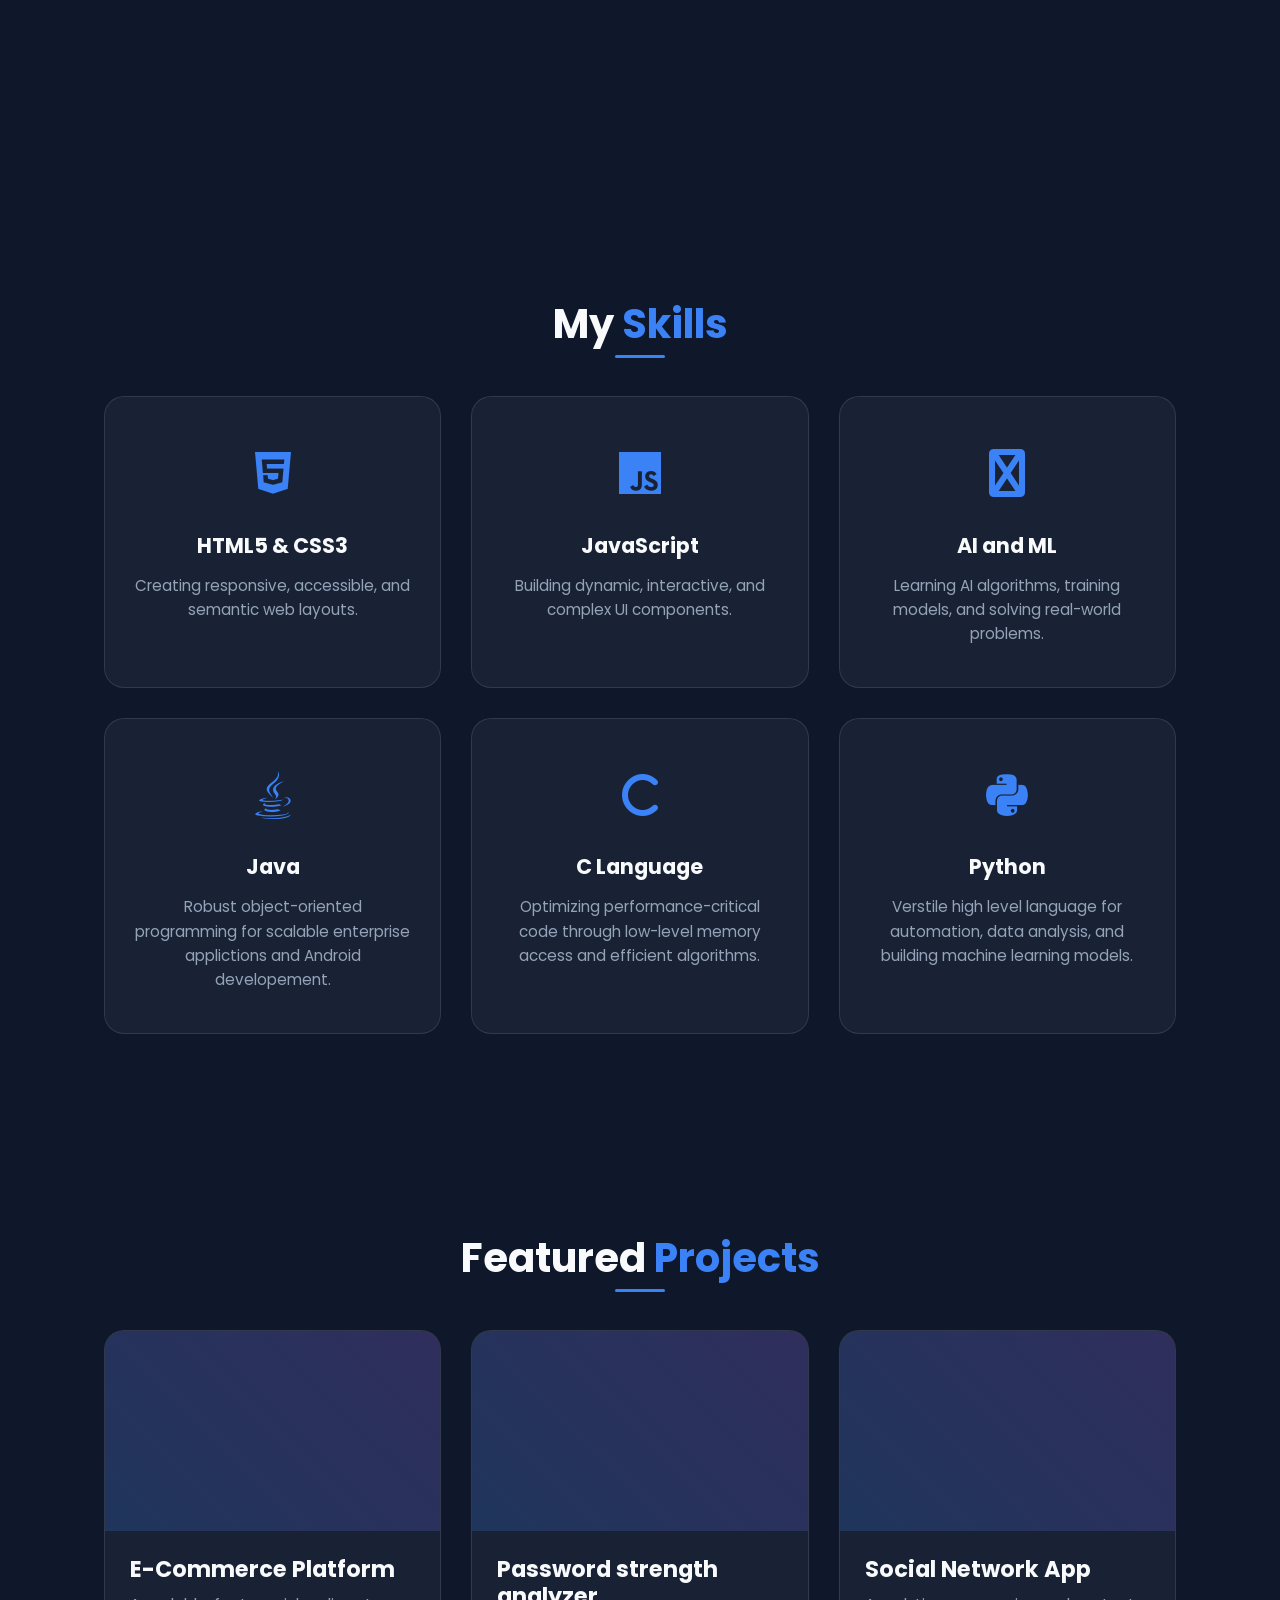
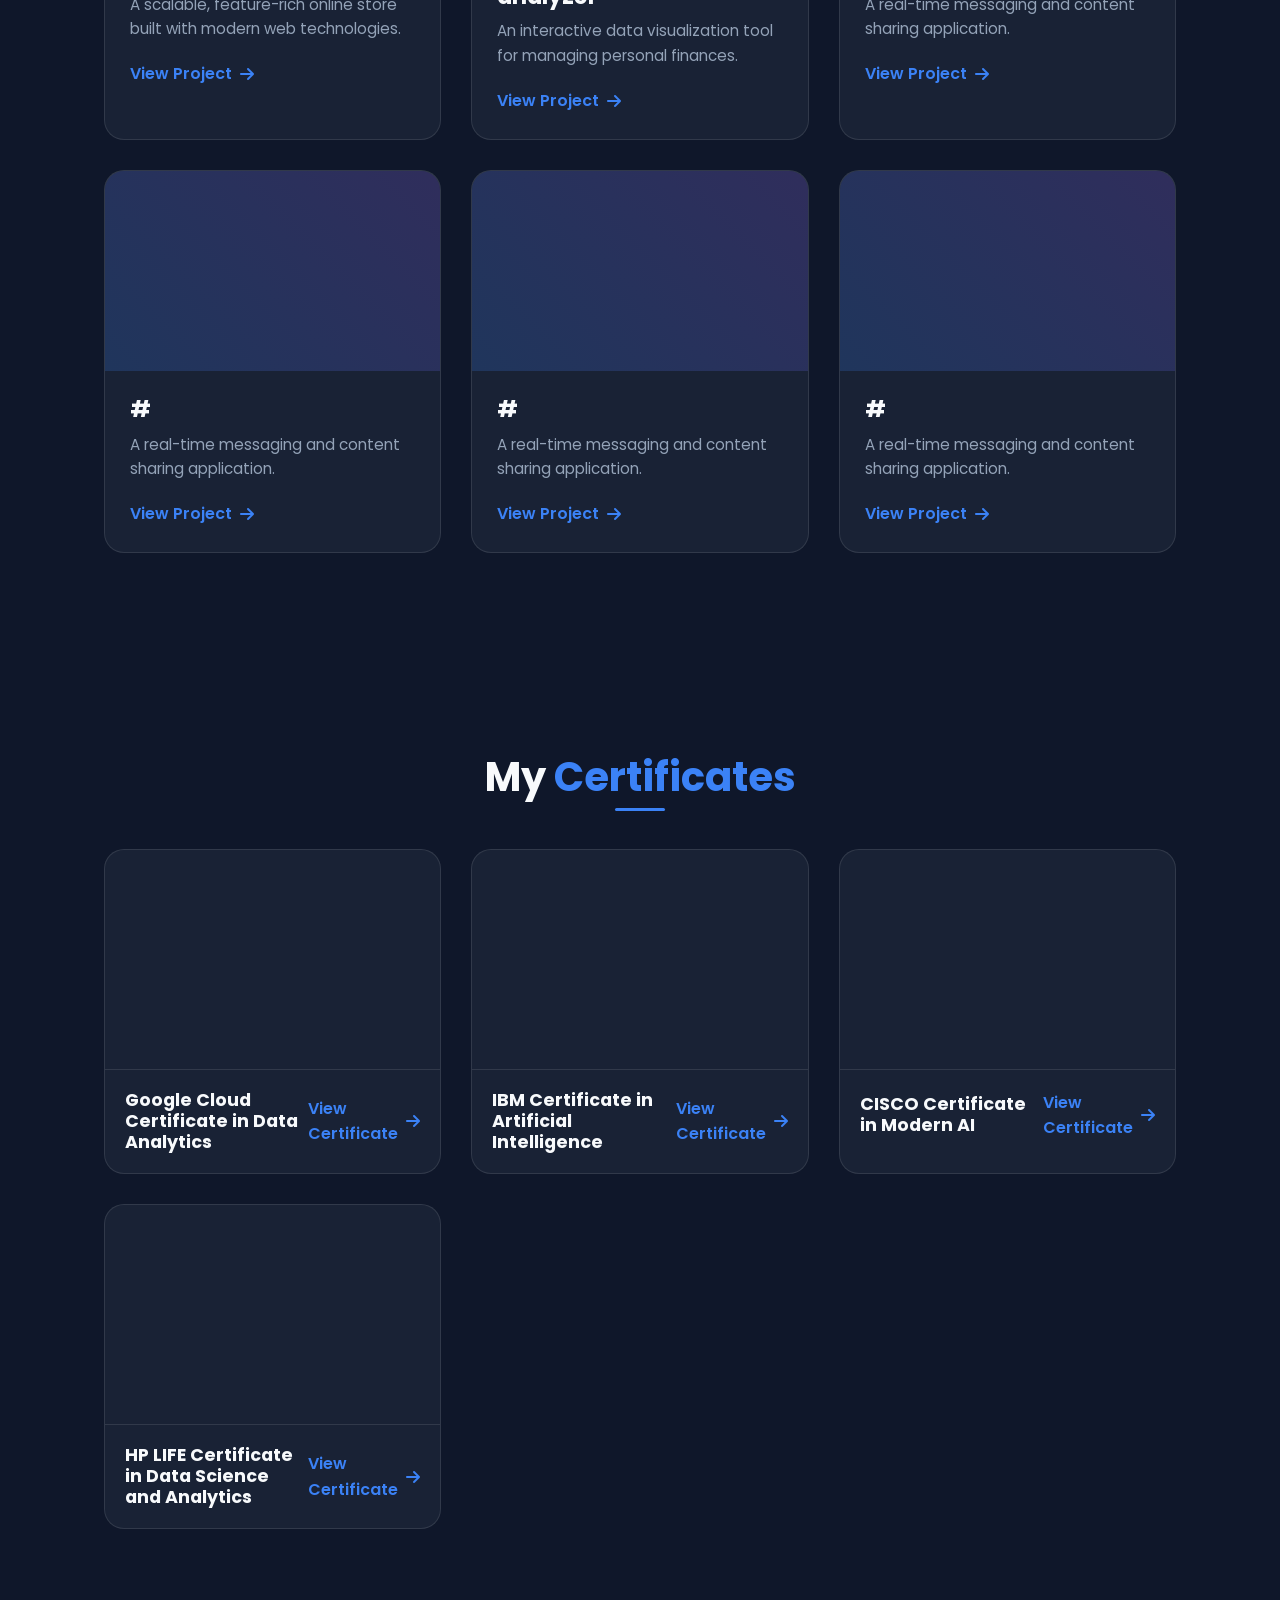
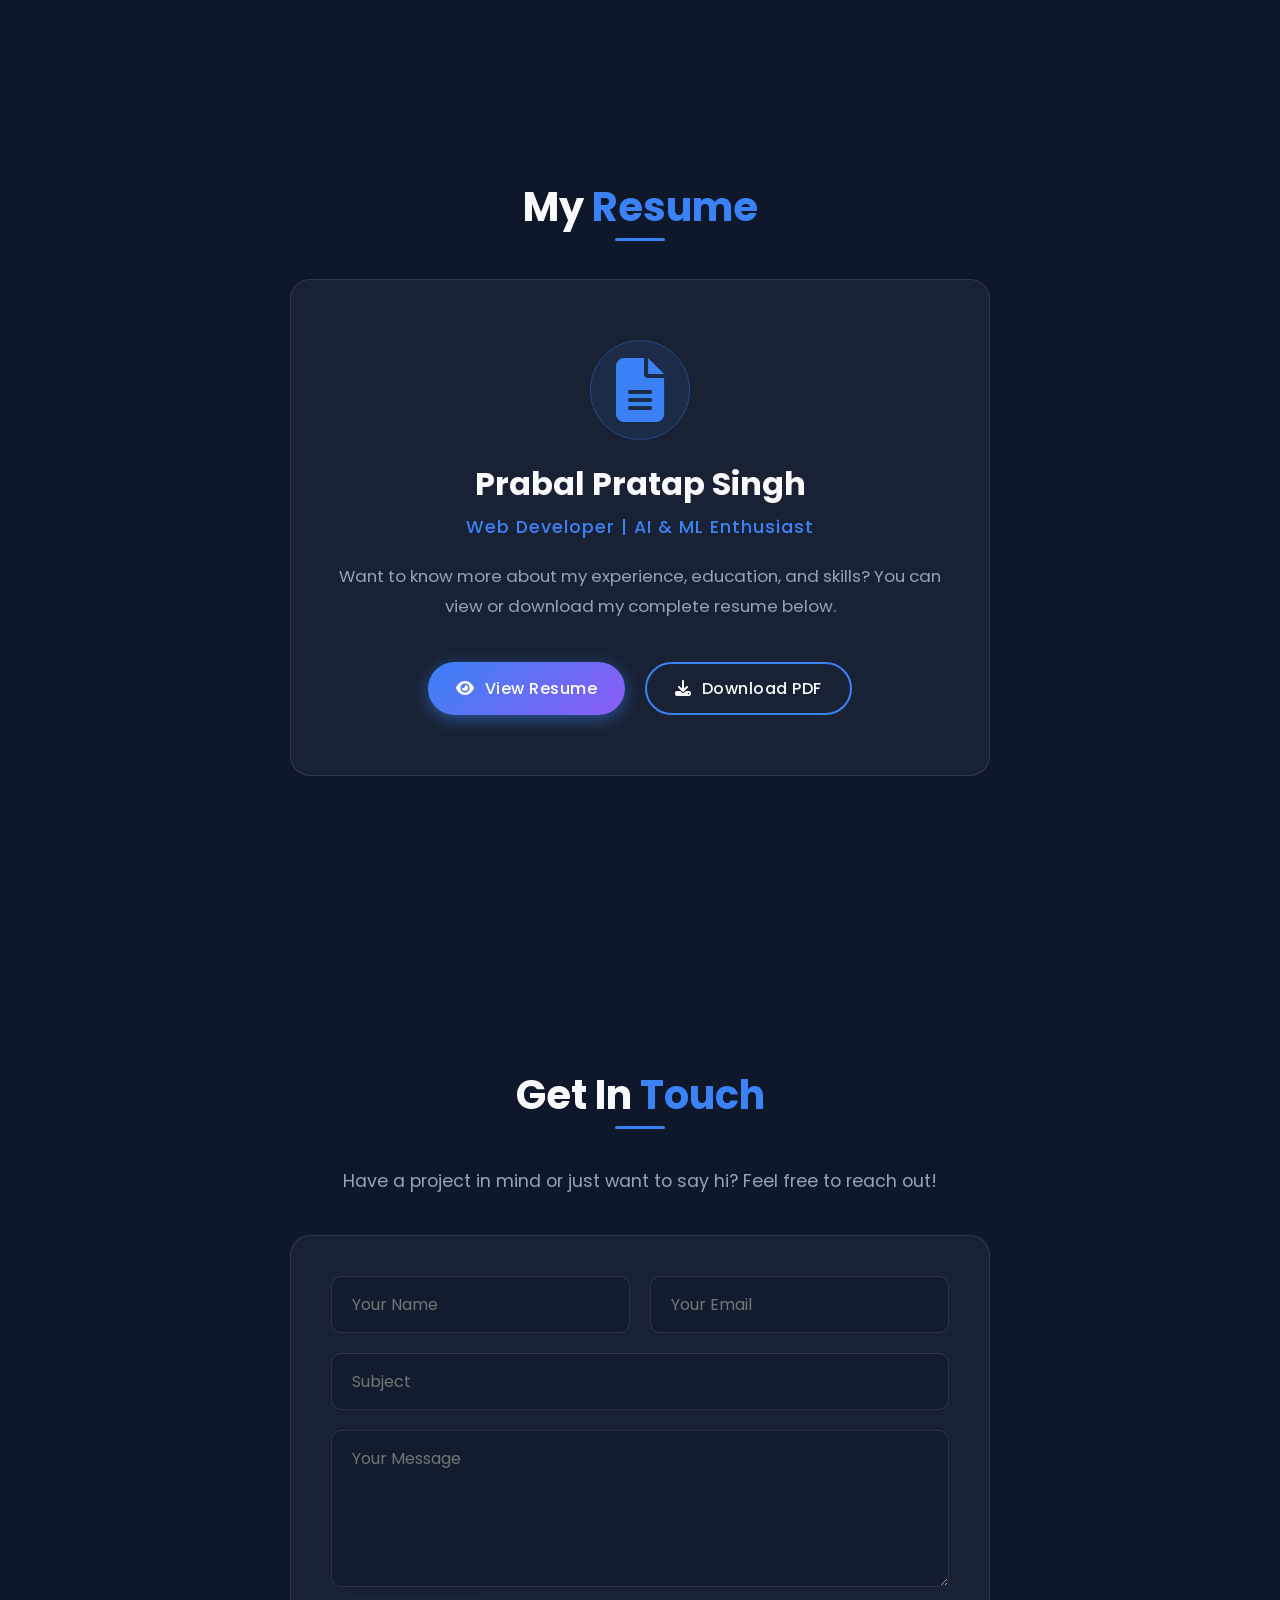
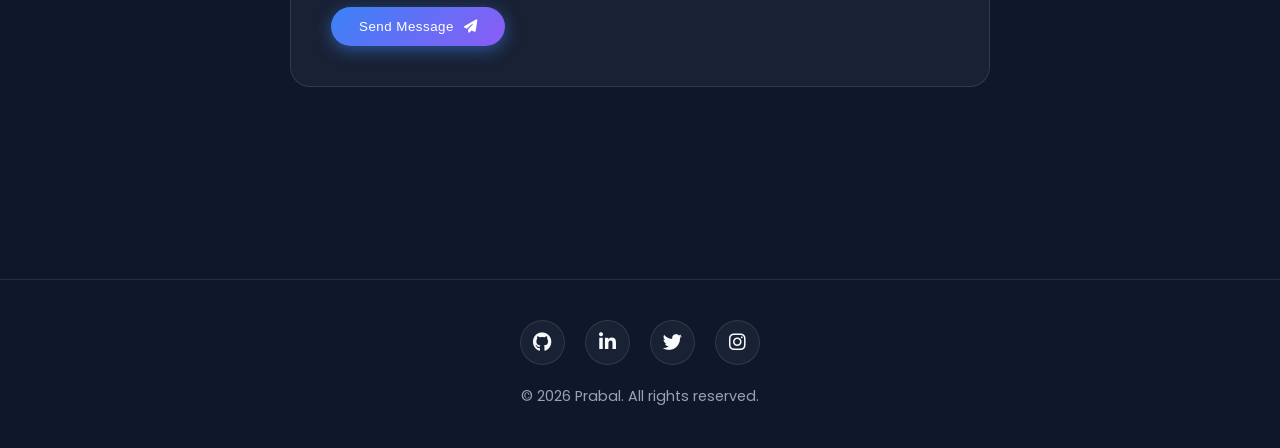
==== commit edd3ef7b: "Fix HTML structure by adding missing newline" ====
--- a/index.html
+++ b/index.html
@@ -40,7 +40,7 @@
                     <a href="#contact" class="btn secondary-btn">Contact Me</a>
                 </div>
             </div>
-           <div class="hero-image">
+            <div class="hero-image">
                 <div class="blob-shape">
                     <img src="prabal.jpeg" alt="prabal" class="hero-img">
                     <div class="overlay-grad"></div>
--- a/prabal1.css
+++ b/prabal1.css
@@ -279,10 +279,17 @@
     border: 1px solid var(--glass-border);
 }
 
+.hero-img {
+    width: 100%;
+    height: 100%;
+    object-fit: cover;
+}
+
 .overlay-grad {
     position: absolute;
     inset: 0;
     background: linear-gradient(45deg, transparent, rgba(139, 92, 246, 0.3));
+    pointer-events: none;
 }
 
 @keyframes morph {
@@ -789,4 +796,4 @@
         width: 100%;
         justify-content: center;
     }
-}+}
